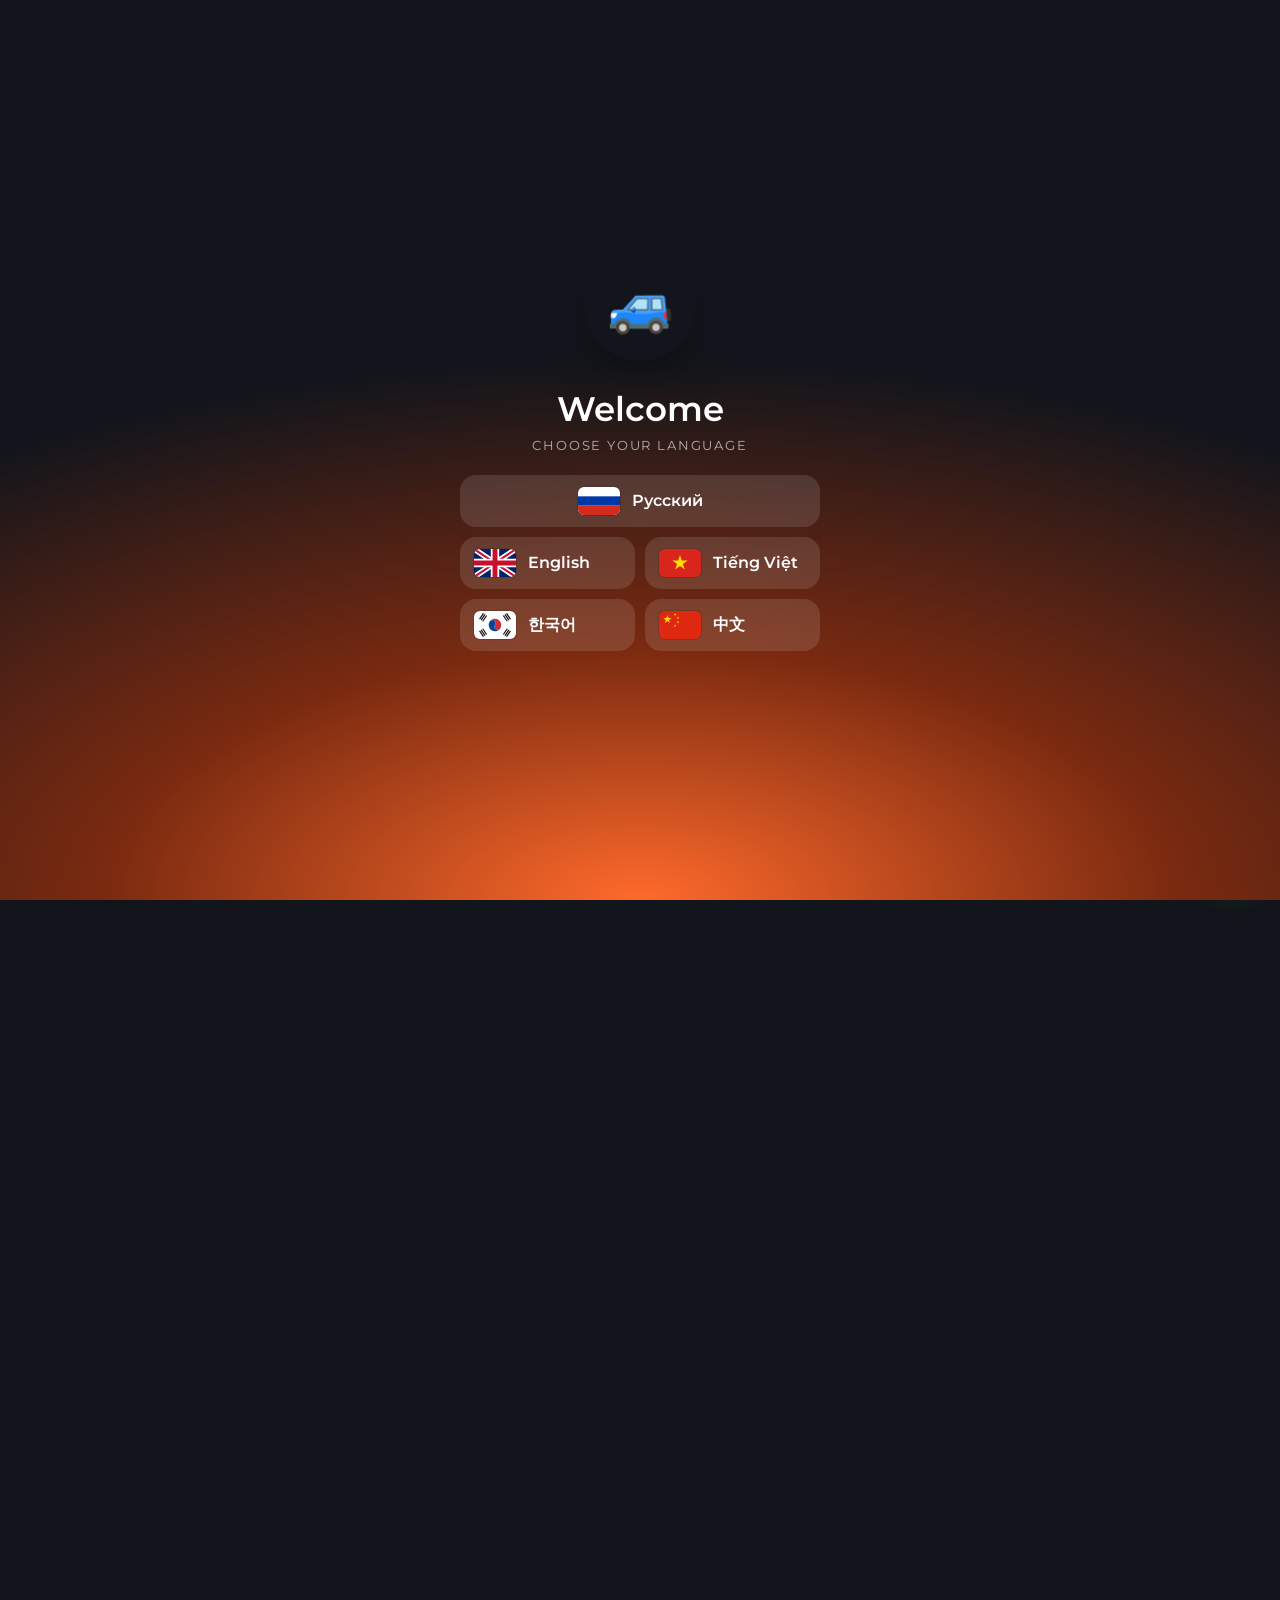
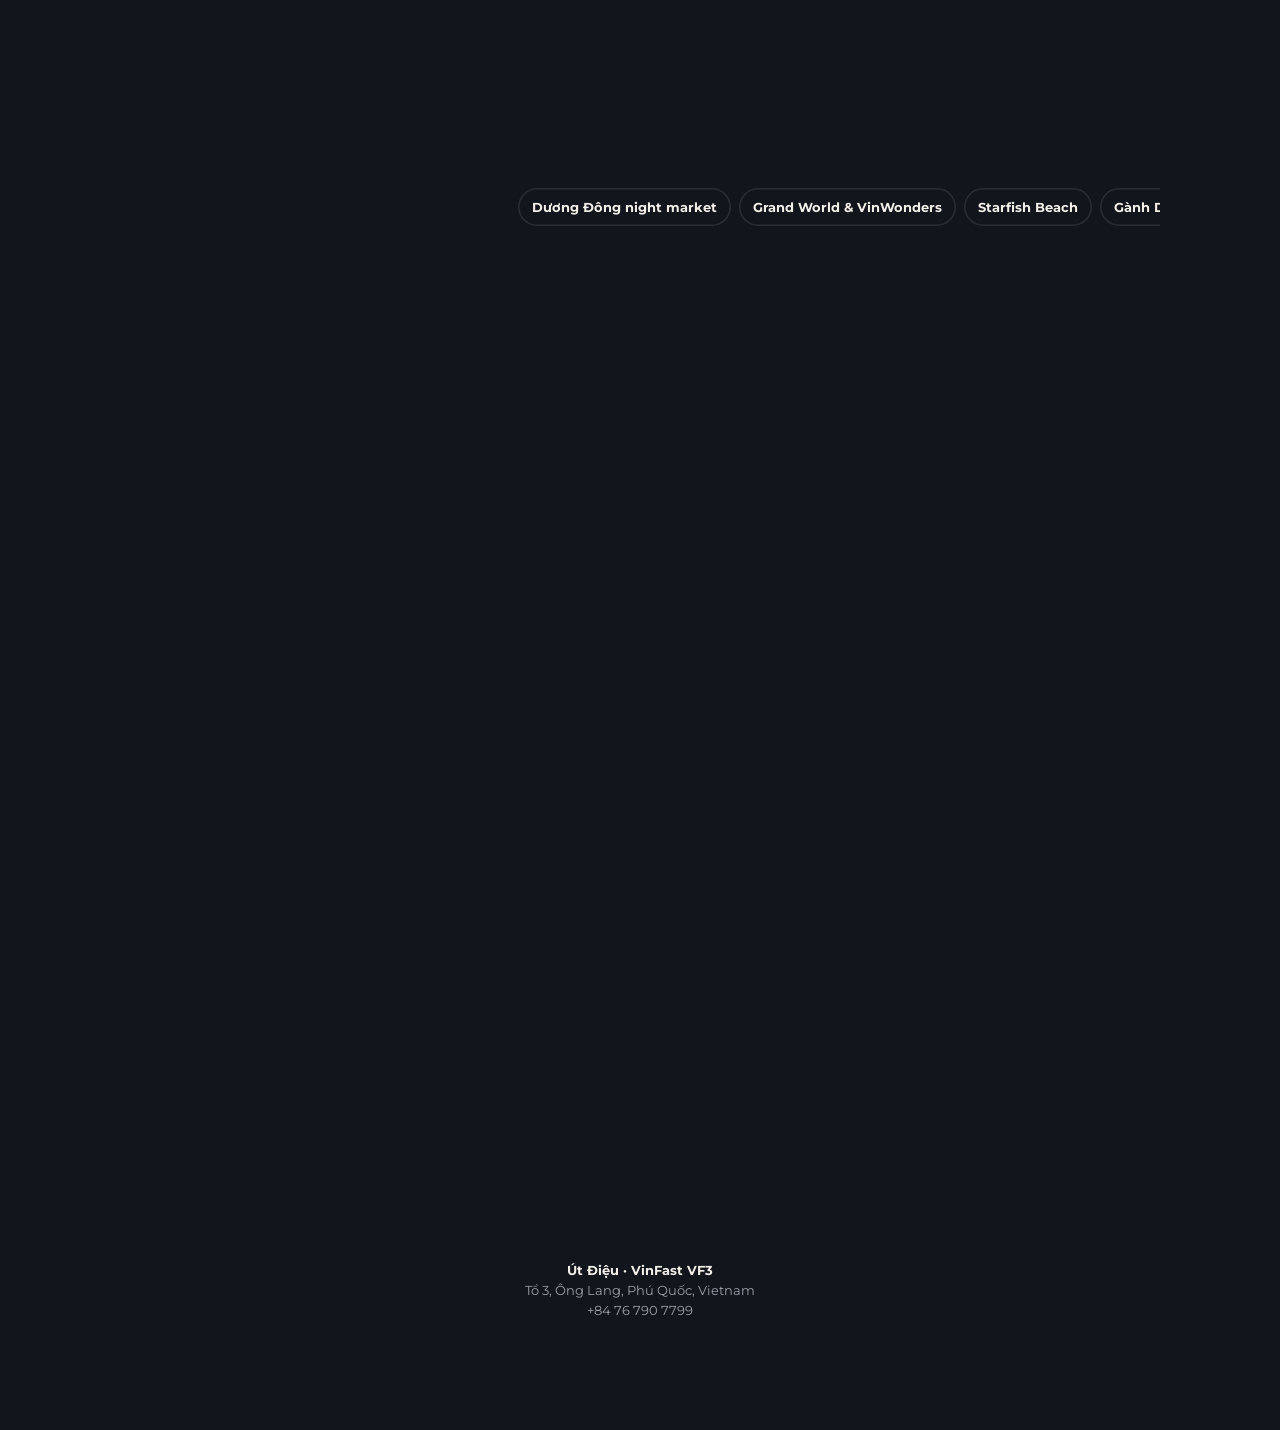
==== car/index.html @ 689f0826 "Út Điệu: spa, laundry and VF3 rental sites Co-Authored-By: Claude Fable 5.2 <noreply@anthropic.com>" ====
<!doctype html>
<html lang="en">
<head>
<meta charset="utf-8">
<meta name="viewport" content="width=device-width,initial-scale=1,viewport-fit=cover">
<title>VinFast VF3 rental — Phú Quốc</title>
<meta name="description" content="Self-drive VinFast VF3 rental in Ông Lang, Phú Quốc. Explore the island freely. Message us on WhatsApp.">
<meta name="theme-color" content="#12151b">
<link rel="icon" href="../assets/img/logo.jpg">
<link rel="preconnect" href="https://fonts.googleapis.com"><link rel="preconnect" href="https://fonts.gstatic.com" crossorigin>
<link href="https://fonts.googleapis.com/css2?family=Montserrat:wght@400;600;800;900&display=swap" rel="stylesheet">
<link rel="stylesheet" href="../assets/shared.css">
<style>
:root{--bg:#12151b;--ink:#f3efe9;--muted:#9aa0ab;--acc:#ff6a2b;--acc-ink:#fff;--card:#1c2029;--line:rgba(255,255,255,.1);--hdr:rgba(18,21,27,.85);
--gate:radial-gradient(120% 80% at 50% 100%,#ff6a2b 0%,#7a2a10 35%,#12151b 75%);--gate-ink:#fff;--gate-card:rgba(255,255,255,.12);
--fd:Montserrat,system-ui,sans-serif;--fb:Montserrat,system-ui,sans-serif}
h1,h2,h3{font-weight:900;text-transform:uppercase;letter-spacing:-.01em}
.gate-logo{background:#12151b;display:grid;place-items:center;font-size:54px}
.hero{position:relative;min-height:100svh;display:flex;flex-direction:column;justify-content:flex-end;padding:90px 0 0;overflow:hidden;background:linear-gradient(180deg,#141b2e 0%,#3a2440 32%,#a8482a 60%,#f08a3c 76%,#ffc56e 86%)}
.hero .btn.ghost{background:rgba(18,21,27,.5);box-shadow:inset 0 0 0 1.5px rgba(255,255,255,.6)}
.sun{position:absolute;left:62%;top:11%;width:140px;height:140px;border-radius:50%;background:radial-gradient(#fff3c9,#ffc266 60%,rgba(255,194,102,0) 72%);animation:glow 5s ease-in-out infinite alternate}
@keyframes glow{to{transform:scale(1.12);opacity:.85}}
.hills{position:absolute;left:0;right:0;bottom:118px;width:100%;height:150px}
.hero .w{position:relative;z-index:2;padding-bottom:210px}
.hero .kick{color:#ffd08a}
.hero h1{font-size:clamp(38px,10.5vw,84px);margin:12px 0 14px;text-shadow:0 4px 30px rgba(0,0,0,.35)}
.hero h1 em{font-style:normal;color:var(--acc);-webkit-text-stroke:0}
.hero p{max-width:40ch;margin-bottom:22px;text-shadow:0 2px 14px rgba(0,0,0,.5)}
.road{position:absolute;left:0;right:0;bottom:0;height:120px;background:#12151b;z-index:1}
.road::before{content:"";position:absolute;left:0;right:0;top:56px;height:6px;background:repeating-linear-gradient(90deg,#f3efe9 0 46px,transparent 46px 92px);animation:dash .7s linear infinite}
@keyframes dash{to{background-position:-92px 0}}
.car{position:absolute;left:50%;bottom:52px;width:230px;margin-left:-115px;z-index:3;animation:bob .5s ease-in-out infinite alternate}
@keyframes bob{to{transform:translateY(-2px)}}
.wheel{animation:spin .7s linear infinite;transform-box:fill-box;transform-origin:center}
@keyframes spin{to{transform:rotate(360deg)}}
/* facts */
.facts{display:grid;grid-template-columns:1fr 1fr;gap:12px;margin-top:26px}
@media(min-width:760px){.facts{grid-template-columns:repeat(4,1fr)}}
.fact{background:var(--card);border-radius:22px;padding:20px 16px;box-shadow:inset 0 0 0 1px var(--line)}
.fact b{display:block;font-size:30px;font-weight:900;color:var(--acc);line-height:1.1}
.fact span{font-size:13px;color:var(--muted);font-weight:600}
/* island map */
.isl{display:grid;gap:18px;margin-top:26px}
.isl>*{min-width:0}
@media(min-width:820px){.isl{grid-template-columns:380px 1fr;align-items:center}}
.isl-map{background:radial-gradient(80% 70% at 50% 40%,#16405c,#0d2233);border-radius:32px;padding:14px}
.isl-map svg{height:min(62svh,500px);margin:0 auto;overflow:visible}
.land{fill:#2f7a57;stroke:#f0d9a3;stroke-width:4;stroke-linejoin:round}
.route{fill:none;stroke:#ff6a2b;stroke-width:3;stroke-linecap:round;stroke-dasharray:6 7;animation:dashr 1s linear infinite;transition:d .5s}
@keyframes dashr{to{stroke-dashoffset:-13}}
.pin{cursor:pointer}
.pin circle{fill:#fff;stroke:#12151b;stroke-width:2;transition:.3s}
.pin .halo{fill:rgba(255,255,255,.25);stroke:none;animation:pulse 2.4s infinite;transform-box:fill-box;transform-origin:center}
@keyframes pulse{50%{transform:scale(1.8);opacity:0}}
.pin.on circle:not(.halo){fill:#ff6a2b;r:8}
.pin.home circle:not(.halo){fill:#ffd08a}
.place{background:var(--card);border-radius:28px;padding:24px 20px;box-shadow:inset 0 0 0 1px var(--line);min-height:190px}
.place .km{display:inline-block;background:var(--acc);color:#fff;font-weight:800;font-size:13px;padding:5px 12px;border-radius:99px;margin-bottom:12px}
.place h3{font-size:26px;margin-bottom:8px}
.place p{color:var(--muted)}
.pchips{display:flex;gap:8px;overflow-x:auto;margin-top:14px;padding-bottom:4px;scrollbar-width:none}
.pchips::-webkit-scrollbar{display:none}
.pchips button{flex:none;padding:9px 14px;border-radius:99px;font-size:13px;font-weight:700;box-shadow:inset 0 0 0 1.5px var(--line)}
.pchips button.on{background:var(--acc);box-shadow:none}
/* planner */
.plan{background:linear-gradient(150deg,#ff6a2b,#c9431a);border-radius:32px;padding:26px 20px;margin-top:26px;color:#fff}
.plan-row{display:flex;align-items:center;justify-content:space-between;gap:12px;padding:14px 0;border-bottom:1px solid rgba(255,255,255,.25);font-weight:700}
.stepper{display:flex;align-items:center;gap:14px}
.stepper button{width:44px;height:44px;border-radius:50%;background:rgba(0,0,0,.22);font-size:24px;font-weight:800;line-height:1}
.stepper b{font-size:30px;font-weight:900;min-width:36px;text-align:center}
.plan input[type=date]{font:inherit;font-weight:700;color:#fff;background:rgba(0,0,0,.22);border:0;border-radius:14px;padding:11px 12px;color-scheme:dark;max-width:170px}
.plan .btn{width:100%;margin-top:20px;background:#12151b;color:#fff;box-shadow:none}
.plan small{display:block;margin-top:12px;opacity:.85;text-align:center}
</style>
</head>
<body>
<header class="hdr">
  <a class="brand" href="#top" style="font-weight:900;text-transform:uppercase;font-size:16px">VF3 <span style="color:var(--acc)">Phú Quốc</span></a>
  <button id="langBtn" class="lang-btn" aria-label="Language"></button>
</header>

<section class="hero" id="top">
  <div class="sun"></div>
  <svg class="hills" viewBox="0 0 400 150" preserveAspectRatio="none" aria-hidden="true"><path d="M0 150V90Q60 40 120 80T250 60T400 85V150Z" fill="#3b2a3a" opacity=".75"/><path d="M0 150V115Q80 80 160 110T320 100T400 112V150Z" fill="#1c1a24"/></svg>
  <div class="w">
    <div class="kick rv">Self-drive · Ông Lang · Phú Quốc</div>
    <h1 class="rv d1" data-i18n="hero_h"></h1>
    <p class="rv d2" data-i18n="hero_p"></p>
    <div class="rv d3" style="display:flex;flex-wrap:wrap;gap:12px">
      <a class="btn" href="#plan" data-i18n="hero_cta"></a>
      <a class="btn ghost" href="#island" data-i18n="isl_cta"></a>
    </div>
  </div>
  <div class="road"></div>
  <svg class="car" viewBox="0 0 230 120" aria-hidden="true">
    <path d="M22 86V52q0-8 8-10l22-4 14-24q3-6 10-6h84q8 0 10 8l8 26 22 6q8 2 8 10v28q0 6-6 6H28q-6 0-6-6Z" fill="#f6f4ef"/>
    <path d="M62 38l11-19q2-3 6-3h33v22Zm58-22h36q4 0 5 4l6 18h-47Z" fill="#1b2a44"/>
    <rect x="22" y="78" width="186" height="14" rx="4" fill="#2a2d35"/>
    <rect x="196" y="54" width="12" height="9" rx="3" fill="#ffd08a"/><rect x="22" y="56" width="8" height="10" rx="3" fill="#ff5a4d"/>
    <rect x="112" y="44" width="3" height="34" fill="#d9d6cf"/><rect x="128" y="52" width="14" height="4" rx="2" fill="#b9b6ae"/>
    <g class="wheel"><circle cx="66" cy="92" r="21" fill="#12151b"/><circle cx="66" cy="92" r="10" fill="#9aa0ab"/><path d="M66 82v20M56 92h20" stroke="#12151b" stroke-width="3"/></g>
    <g class="wheel"><circle cx="168" cy="92" r="21" fill="#12151b"/><circle cx="168" cy="92" r="10" fill="#9aa0ab"/><path d="M168 82v20M158 92h20" stroke="#12151b" stroke-width="3"/></g>
  </svg>
</section>

<section>
  <div class="w">
    <div class="kick rv">VinFast VF3</div>
    <h2 class="h2 rv" data-i18n="car_h"></h2>
    <p class="lead rv" data-i18n="car_p"></p>
    <div class="facts">
      <div class="fact rv"><b>⚡ 100%</b><span data-i18n="f1"></span></div>
      <div class="fact rv d1"><b>4</b><span data-i18n="f2"></span></div>
      <div class="fact rv d2"><b>~200 km</b><span data-i18n="f3"></span></div>
      <div class="fact rv d3"><b>3.2 m</b><span data-i18n="f4"></span></div>
    </div>
  </div>
</section>

<section id="island" style="padding-top:10px">
  <div class="w">
    <div class="kick rv" data-i18n="isl_k"></div>
    <h2 class="h2 rv" data-i18n="isl_h"></h2>
    <p class="lead rv" data-i18n="isl_p"></p>
    <div class="isl">
      <div class="isl-map rv">
        <svg viewBox="0 0 200 320" id="isl" role="img" aria-label="Phú Quốc map">
          <path class="land" d="M70 20Q110 8 150 24Q172 40 166 80Q160 120 150 150Q146 200 136 250Q130 290 122 306Q112 300 110 270Q104 220 84 180Q60 150 50 110Q36 70 44 44Q52 26 70 20Z"/>
          <path class="route" id="route" d=""/>
          <g id="pins"></g>
        </svg>
      </div>
      <div>
        <div class="place rv d1" id="place"></div>
        <div class="pchips" id="pchips"></div>
      </div>
    </div>
  </div>
</section>

<section id="plan" style="padding-top:10px">
  <div class="w">
    <div class="kick rv" data-i18n="plan_k"></div>
    <h2 class="h2 rv" data-i18n="plan_h"></h2>
    <div class="plan rv">
      <div class="plan-row"><span data-i18n="days"></span><div class="stepper"><button id="minus" aria-label="-">−</button><b id="n">2</b><button id="plus" aria-label="+">+</button></div></div>
      <div class="plan-row"><span data-i18n="from_d"></span><input type="date" id="date"></div>
      <a class="btn" id="go" target="_blank" rel="noopener"></a>
      <small data-i18n="plan_note"></small>
    </div>
  </div>
</section>

<section id="cross" style="padding-top:20px"></section>
<footer><div class="w"><b>Út Điệu · VinFast VF3</b><br><span data-i18n="foot_addr"></span><br><a href="tel:+84767907799">+84 76 790 7799</a></div></footer>

<script>
/* Точки на карте: x,y — положение на схеме, km — примерное расстояние от Ông Lang. n/d — [ru,en,vi,ko,zh] */
const HOME=[61,132];
const PLACES=[
 {id:'dd',x:76,y:170,km:8,en:'Dương Đông night market',n:['Ночной рынок Зыонг Донг','Dương Đông night market','Chợ đêm Dương Đông','즈엉동 야시장','阳东夜市'],d:['Морепродукты, сувениры и закат у храма Динь Кау.','Seafood, souvenirs and sunset at Dinh Cậu temple.','Hải sản, quà lưu niệm và hoàng hôn ở Dinh Cậu.','해산물, 기념품, 그리고 딘꺼우 사원의 노을.','海鲜、纪念品，以及 Dinh Cậu 庙的日落。']},
 {id:'gw',x:57,y:82,km:17,en:'Grand World & VinWonders',n:['Grand World и VinWonders','Grand World & VinWonders','Grand World & VinWonders','그랜드월드 & 빈원더스','Grand World 与 VinWonders'],d:['Каналы, вечерние шоу и большой парк развлечений.','Canals, evening shows and a huge theme park.','Kênh đào, show buổi tối và công viên giải trí lớn.','운하, 저녁 공연, 대형 테마파크.','运河、夜间表演和大型主题乐园。']},
 {id:'rv',x:98,y:20,km:20,en:'Starfish Beach (Rạch Vẹm)',n:['Пляж морских звёзд','Starfish Beach','Bãi Sao Biển Rạch Vẹm','불가사리 해변','海星沙滩'],d:['Тихое мелководье на севере острова и рестораны на сваях.','Calm shallows in the north and restaurants on stilts.','Vùng nước nông yên bình phía bắc đảo và nhà hàng trên biển.','섬 북쪽의 잔잔한 얕은 바다와 수상 식당.','岛北部宁静的浅滩和水上餐厅。']},
 {id:'gd',x:47,y:50,km:22,en:'Gành Dầu cape',n:['Мыс Гань Зау','Gành Dầu cape','Mũi Gành Dầu','간저우 곶','Gành Dầu 海角'],d:['Северо-западный край острова, виды на море и дикие пляжи.','The north-west tip: sea views and wild beaches.','Cực tây bắc của đảo, cảnh biển và bãi hoang sơ.','섬의 북서쪽 끝, 바다 전망과 한적한 해변.','岛的西北角，海景与原始沙滩。']},
 {id:'hq',x:144,y:214,km:33,en:'Hộ Quốc pagoda',n:['Пагода Хо Куок','Hộ Quốc pagoda','Chùa Hộ Quốc','호꾸옥 사원','护国寺'],d:['Самый большой храм острова на склоне над морем.','The largest temple on the island, on a hillside above the sea.','Ngôi chùa lớn nhất đảo, tựa núi hướng biển.','바다를 내려다보는 언덕 위, 섬에서 가장 큰 사원.','岛上最大的寺庙，依山面海。']},
 {id:'sao',x:134,y:250,km:35,en:'Sao Beach',n:['Пляж Сао','Sao Beach','Bãi Sao','사오 비치','星星沙滩'],d:['Белый песок и бирюзовая вода — самый открыточный пляж.','White sand and turquoise water — the postcard beach.','Cát trắng, nước xanh ngọc — bãi biển đẹp như bưu thiếp.','하얀 모래와 에메랄드빛 바다, 엽서 같은 해변.','白沙与碧海，明信片般的海滩。']},
 {id:'ht',x:121,y:298,km:38,en:'Hòn Thơm cable car',n:['Канатная дорога на Хон Том','Hòn Thơm cable car','Cáp treo Hòn Thơm','혼텀 케이블카','香岛跨海缆车'],d:['Одна из самых длинных канатных дорог над морем и Sunset Town.','One of the longest sea-crossing cable cars, plus Sunset Town.','Một trong những tuyến cáp treo vượt biển dài nhất, cùng Thị trấn Hoàng Hôn.','세계 최장급 해상 케이블카와 선셋 타운.','世界最长的跨海缆车之一，还有日落小镇。']},
];
window.SITE={
 id:'car', root:'../', hello:"Hello! I'd like to rent a VinFast VF3. What are the price and conditions?",
 gateLogo:'<div class="gate-logo">🚙</div>',
 audio:{drone:[98,146.83],scale:[196,220,293.66,329.63,392,440],gap:[1100,2600]},
 dict:{
  title:['Аренда VinFast VF3 на Фукоке — без водителя','VinFast VF3 self-drive rental — Phú Quốc','Thuê xe tự lái VinFast VF3 — Phú Quốc','푸꾸옥 VinFast VF3 셀프 드라이브 렌트','富国岛 VinFast VF3 自驾租车'],
  hero_h:['Весь Фукок — <em>за вашим рулём</em>','All of Phú Quốc — <em>you drive</em>','Cả Phú Quốc — <em>bạn cầm lái</em>','푸꾸옥 전체를 — <em>직접 운전으로</em>','整个富国岛 — <em>由你驾驶</em>'],
  hero_p:['Электромобиль VinFast VF3 без водителя. Пляжи, рынки и закаты в своём ритме.','A self-drive VinFast VF3 electric car. Beaches, markets and sunsets at your own pace.','Xe điện VinFast VF3 tự lái. Bãi biển, chợ đêm và hoàng hôn theo nhịp của bạn.','VinFast VF3 전기차 셀프 드라이브. 해변과 시장, 노을을 내 속도로.','VinFast VF3 电动车自驾。按自己的节奏去海滩、夜市和看日落。'],
  hero_cta:['Узнать цену','Get the price','Hỏi giá','가격 문의','询价'],
  isl_cta:['Куда поехать','Where to go','Đi đâu','어디로 갈까','去哪里'],
  car_h:['Маленький, зато везде проедет','Small, and it goes everywhere','Nhỏ gọn, đi đâu cũng được','작지만 어디든 갑니다','小巧灵活，哪里都能去'],
  car_p:['Компактный электрический внедорожник: тихий, с кондиционером и местом для пляжной сумки.','A compact electric mini-SUV: quiet, air-conditioned, with room for the beach bag.','Mini SUV điện nhỏ gọn: êm, có máy lạnh, đủ chỗ cho túi đồ đi biển.','컴팩트한 전기 미니 SUV. 조용하고, 에어컨이 있고, 비치백도 넉넉히 실려요.','紧凑型电动小 SUV：安静、有空调，放得下沙滩包。'],
  f1:['электромобиль','electric','xe điện','전기차','纯电动'], f2:['места','seats','chỗ ngồi','인승','座'],
  f3:['на одном заряде','on one charge','mỗi lần sạc','1회 충전 주행','单次充电续航'], f4:['длина — легко парковаться','long — easy to park','chiều dài — dễ đỗ xe','전장 — 주차가 쉬워요','车长 — 停车方便'],
  isl_k:['Маршруты','Routes','Lộ trình','추천 코스','路线'],
  isl_h:['Куда поехать с Онг Ланга','Where to go from Ông Lang','Đi đâu từ Ông Lang','옹랑에서 떠나는 드라이브','从 Ông Lang 出发去哪里'],
  isl_p:['Нажмите на точку на карте.','Tap a point on the map.','Chạm vào một điểm trên bản đồ.','지도의 지점을 눌러 보세요.','点击地图上的地点。'],
  km_from:['≈ {km} км от нас','≈ {km} km from us','cách chúng tôi ≈ {km} km','약 {km}km 거리','距我们约 {km} 公里'],
  plan_k:['Заявка','Request','Yêu cầu','문의','预订'],
  plan_h:['Когда вам нужна машина?','When do you need the car?','Bạn cần xe khi nào?','언제 차가 필요하세요?','您什么时候用车？'],
  days:['Сколько дней','How many days','Số ngày','대여 일수','租几天'],
  from_d:['С какого числа','Starting from','Từ ngày','시작일','开始日期'],
  send:['Узнать цену в WhatsApp','Get the price on WhatsApp','Hỏi giá qua WhatsApp','WhatsApp으로 가격 문의','WhatsApp 询价'],
  plan_note:['Цену, условия и наличие машины на ваши даты подтвердим в чате.','We will confirm the price, conditions and availability in the chat.','Chúng tôi sẽ xác nhận giá, điều kiện và xe trống qua tin nhắn.','가격, 조건, 예약 가능 여부를 채팅으로 안내해 드려요.','价格、条件及车辆是否可租，我们会在聊天中确认。'],
 },
 onLang(){ render(); }
};
const $=(s)=>document.querySelector(s); let cur='sao', days=2;
const L=()=>['ru','en','vi','ko','zh'].indexOf(UD.lang);
function render(){
  const p=PLACES.find(x=>x.id===cur), mx=(HOME[0]+p.x)/2+(p.y-HOME[1])*.18, my=(HOME[1]+p.y)/2-(p.x-HOME[0])*.18;
  $('#pins').innerHTML=`<g class="pin home"><circle cx="${HOME[0]}" cy="${HOME[1]}" r="7"/><text x="${HOME[0]-10}" y="${HOME[1]+4}" text-anchor="end" font-size="10" font-weight="800" fill="#ffd08a">Ông Lang</text></g>`+
    PLACES.map(q=>`<g class="pin${q.id===cur?' on':''}" data-p="${q.id}"><circle class="halo" cx="${q.x}" cy="${q.y}" r="9"/><circle cx="${q.x}" cy="${q.y}" r="6"/><circle cx="${q.x}" cy="${q.y}" r="16" style="fill:transparent;stroke:none"/></g>`).join('');
  $('#route').setAttribute('d',`M${HOME[0]} ${HOME[1]}Q${mx} ${my} ${p.x} ${p.y}`);
  $('#place').innerHTML=`<span class="km">${UD.t('km_from').replace('{km}',p.km)}</span><h3>${p.n[L()]}</h3><p>${p.d[L()]}</p>`;
  $('#pchips').innerHTML=PLACES.map(q=>`<button data-p="${q.id}" class="${q.id===cur?'on':''}">${q.n[L()]}</button>`).join('');
  $('#n').textContent=days;
  const d=$('#date').value;
  $('#go').innerHTML=UD.WA_ICON+`<span>${UD.t('send')}</span>`;
  $('#go').href=UD.wa(`Hello! I'd like to rent a VinFast VF3 (self-drive).\nDays: ${days}\nStart date: ${d||'to be agreed'}\nI want to visit: ${p.en}\nWhat are the price and conditions?`);
}
document.addEventListener('click',(e)=>{ const p=e.target.closest('[data-p]'); if(p){cur=p.dataset.p;render();}
  if(e.target.id==='plus'){days=Math.min(30,days+1);render();} if(e.target.id==='minus'){days=Math.max(1,days-1);render();} });
$('#date').min=new Date().toISOString().slice(0,10); $('#date').addEventListener('change',render);
</script>
<script src="../assets/shared.js"></script>
</body>
</html>
---- assets/shared.css ----
*,*::before,*::after{box-sizing:border-box}
html{scroll-behavior:smooth;-webkit-text-size-adjust:100%}
body{margin:0;background:var(--bg);color:var(--ink);font-family:var(--fb);font-size:16px;line-height:1.55;-webkit-font-smoothing:antialiased;overflow-x:hidden}
img,svg{display:block;max-width:100%}
a{color:inherit;text-decoration:none}
button{font:inherit;color:inherit;cursor:pointer;border:0;background:none;padding:0;-webkit-tap-highlight-color:transparent}
h1,h2,h3{font-family:var(--fd);margin:0;line-height:1.08;text-wrap:balance}
p{margin:0}
.w{width:100%;max-width:1080px;margin:0 auto;padding:0 20px}
section{padding:64px 0}
.kick{font-size:12px;letter-spacing:.18em;text-transform:uppercase;color:var(--acc);font-weight:700}
.h2{font-size:clamp(30px,6vw,46px);margin:10px 0 12px}
.lead{color:var(--muted);max-width:52ch}

/* reveal */
.rv{opacity:0;transform:translateY(22px);transition:opacity .8s cubic-bezier(.2,.7,.2,1),transform .8s cubic-bezier(.2,.7,.2,1)}
.rv.in{opacity:1;transform:none}
.rv.d1{transition-delay:.1s}.rv.d2{transition-delay:.2s}.rv.d3{transition-delay:.3s}

/* header */
.hdr{position:fixed;inset:0 0 auto 0;z-index:40;display:flex;align-items:center;justify-content:space-between;padding:10px 16px;transition:background .3s,box-shadow .3s,color .3s}
.hdr.solid{background:var(--hdr);backdrop-filter:blur(12px);-webkit-backdrop-filter:blur(12px);box-shadow:0 1px 0 var(--line)}
.brand{display:flex;align-items:center;gap:10px;font-family:var(--fd);font-weight:700;font-size:19px}
.brand img{width:38px;height:38px;border-radius:50%}
.lang-btn{display:flex;align-items:center;gap:8px;padding:6px 12px 6px 6px;border-radius:99px;background:var(--card);box-shadow:0 0 0 1px var(--line);font-size:13px;font-weight:700;text-transform:uppercase;color:var(--ink)}
.flag{width:30px;height:20px;border-radius:4px;overflow:hidden;box-shadow:0 0 0 1px rgba(0,0,0,.12);flex:none}
.flag svg{width:100%;height:100%}

/* buttons */
.btn{display:inline-flex;align-items:center;justify-content:center;gap:10px;padding:15px 24px;border-radius:99px;font-weight:700;font-size:16px;background:var(--acc);color:var(--acc-ink);transition:transform .2s,box-shadow .2s;box-shadow:0 8px 24px -10px var(--acc)}
.btn:active{transform:scale(.97)}
.btn.wa{background:#1faf54;color:#fff;box-shadow:0 8px 24px -10px #1faf54}
.btn.ghost{background:transparent;color:inherit;box-shadow:inset 0 0 0 1.5px currentColor}
.btn svg{width:20px;height:20px;flex:none}

/* language gate */
.gate{position:fixed;inset:0;z-index:100;display:flex;flex-direction:column;align-items:center;justify-content:center;gap:22px;padding:24px;background:var(--gate);color:var(--gate-ink);transition:opacity .6s,transform .8s cubic-bezier(.7,0,.2,1)}
.gate.out{opacity:0;transform:scale(1.08);pointer-events:none}
.gate-logo{width:112px;height:112px;border-radius:50%;box-shadow:0 20px 50px -20px rgba(0,0,0,.5);animation:pop .9s cubic-bezier(.2,.9,.3,1.2) both}
.gate-hi{font-family:var(--fd);font-size:34px;font-weight:600;height:44px;transition:opacity .4s;text-align:center}
.gate-sub{font-size:13px;letter-spacing:.14em;text-transform:uppercase;opacity:.65;margin-top:-14px;height:18px;transition:opacity .4s}
.gate-list{display:grid;grid-template-columns:1fr 1fr;gap:10px;width:100%;max-width:360px}
.gate-list button{display:flex;align-items:center;gap:12px;padding:12px 14px;border-radius:16px;background:var(--gate-card);font-weight:600;font-size:16px;animation:rise .7s cubic-bezier(.2,.7,.2,1) both;transition:transform .2s,background .2s}
.gate-list button:first-child{grid-column:1/-1;justify-content:center}
.gate-list button:active{transform:scale(.96)}
.gate-list .flag{width:42px;height:28px;border-radius:6px}
@keyframes pop{from{opacity:0;transform:scale(.6)}}
@keyframes rise{from{opacity:0;transform:translateY(18px)}}

/* floating */
.fab{position:fixed;right:16px;bottom:16px;z-index:45;width:58px;height:58px;border-radius:50%;background:#1faf54;color:#fff;display:grid;place-items:center;box-shadow:0 12px 30px -8px rgba(20,120,60,.7);transition:transform .3s,opacity .3s}
.fab svg{width:30px;height:30px}
.fab::after{content:"";position:absolute;inset:0;border-radius:50%;box-shadow:0 0 0 0 rgba(31,175,84,.5);animation:ping 2.6s infinite}
@keyframes ping{70%,100%{box-shadow:0 0 0 18px rgba(31,175,84,0)}}
.snd{position:fixed;left:16px;bottom:16px;z-index:45;height:46px;min-width:46px;padding:0 13px;border-radius:99px;background:var(--card);color:var(--ink);box-shadow:0 0 0 1px var(--line),0 10px 24px -12px rgba(0,0,0,.4);display:flex;align-items:center;gap:8px;font-size:13px;font-weight:600;transition:transform .3s}
.snd .bars{display:flex;align-items:flex-end;gap:3px;height:16px;width:20px;justify-content:center}
.snd .bars i{width:3px;height:4px;border-radius:2px;background:currentColor;opacity:.5}
.snd.on .bars i{opacity:1;animation:eq 1s ease-in-out infinite alternate;background:var(--acc)}
.snd.on .bars i:nth-child(2){animation-delay:-.4s}.snd.on .bars i:nth-child(3){animation-delay:-.7s}.snd.on .bars i:nth-child(4){animation-delay:-.2s}
@keyframes eq{to{height:16px}}
.snd span{max-width:200px;overflow:hidden;white-space:nowrap;transition:max-width .5s,opacity .3s}
.snd.mini span{max-width:0;opacity:0;margin-left:-8px}
body.has-cart .fab{transform:scale(0);opacity:0}
body.has-cart .snd{transform:translateY(-78px)}

/* cross links */
.cross-grid{display:grid;gap:14px;margin-top:24px}
@media(min-width:700px){.cross-grid{grid-template-columns:1fr 1fr}}
.xcard{position:relative;display:flex;align-items:center;gap:16px;padding:22px;border-radius:24px;overflow:hidden;min-height:112px;transition:transform .3s}
.xcard:active{transform:scale(.98)}
.xcard b{display:block;font-size:20px;line-height:1.2}
.xcard small{display:block;opacity:.8;font-size:14px;margin-top:4px}
.xcard .ico{font-size:40px;flex:none}
.xcard .arr{margin-left:auto;font-size:22px;transition:transform .3s}
.xcard:hover .arr{transform:translateX(5px)}
.x-spa{background:linear-gradient(135deg,#f3e6d4,#e2c7a6);color:#4a2c1d;font-family:"Cormorant Garamond",serif}
.x-spa b{font-size:26px}.x-spa small{font-family:Manrope,sans-serif}
.x-laundry{background:linear-gradient(135deg,#dff3ff,#b9e2fb);color:#0c4a6e}
.x-car{background:linear-gradient(135deg,#1a1d24,#2d1b12);color:#fff}
.x-car b{color:#ff7a3d;text-transform:uppercase;letter-spacing:.02em}

footer{padding:36px 0 110px;font-size:13px;color:var(--muted);text-align:center}
footer b{color:var(--ink)}
@media(prefers-reduced-motion:reduce){*{animation:none!important;transition:none!important}.rv{opacity:1;transform:none}}
body.has-cart .snd span{max-width:0;opacity:0;margin-left:-8px}
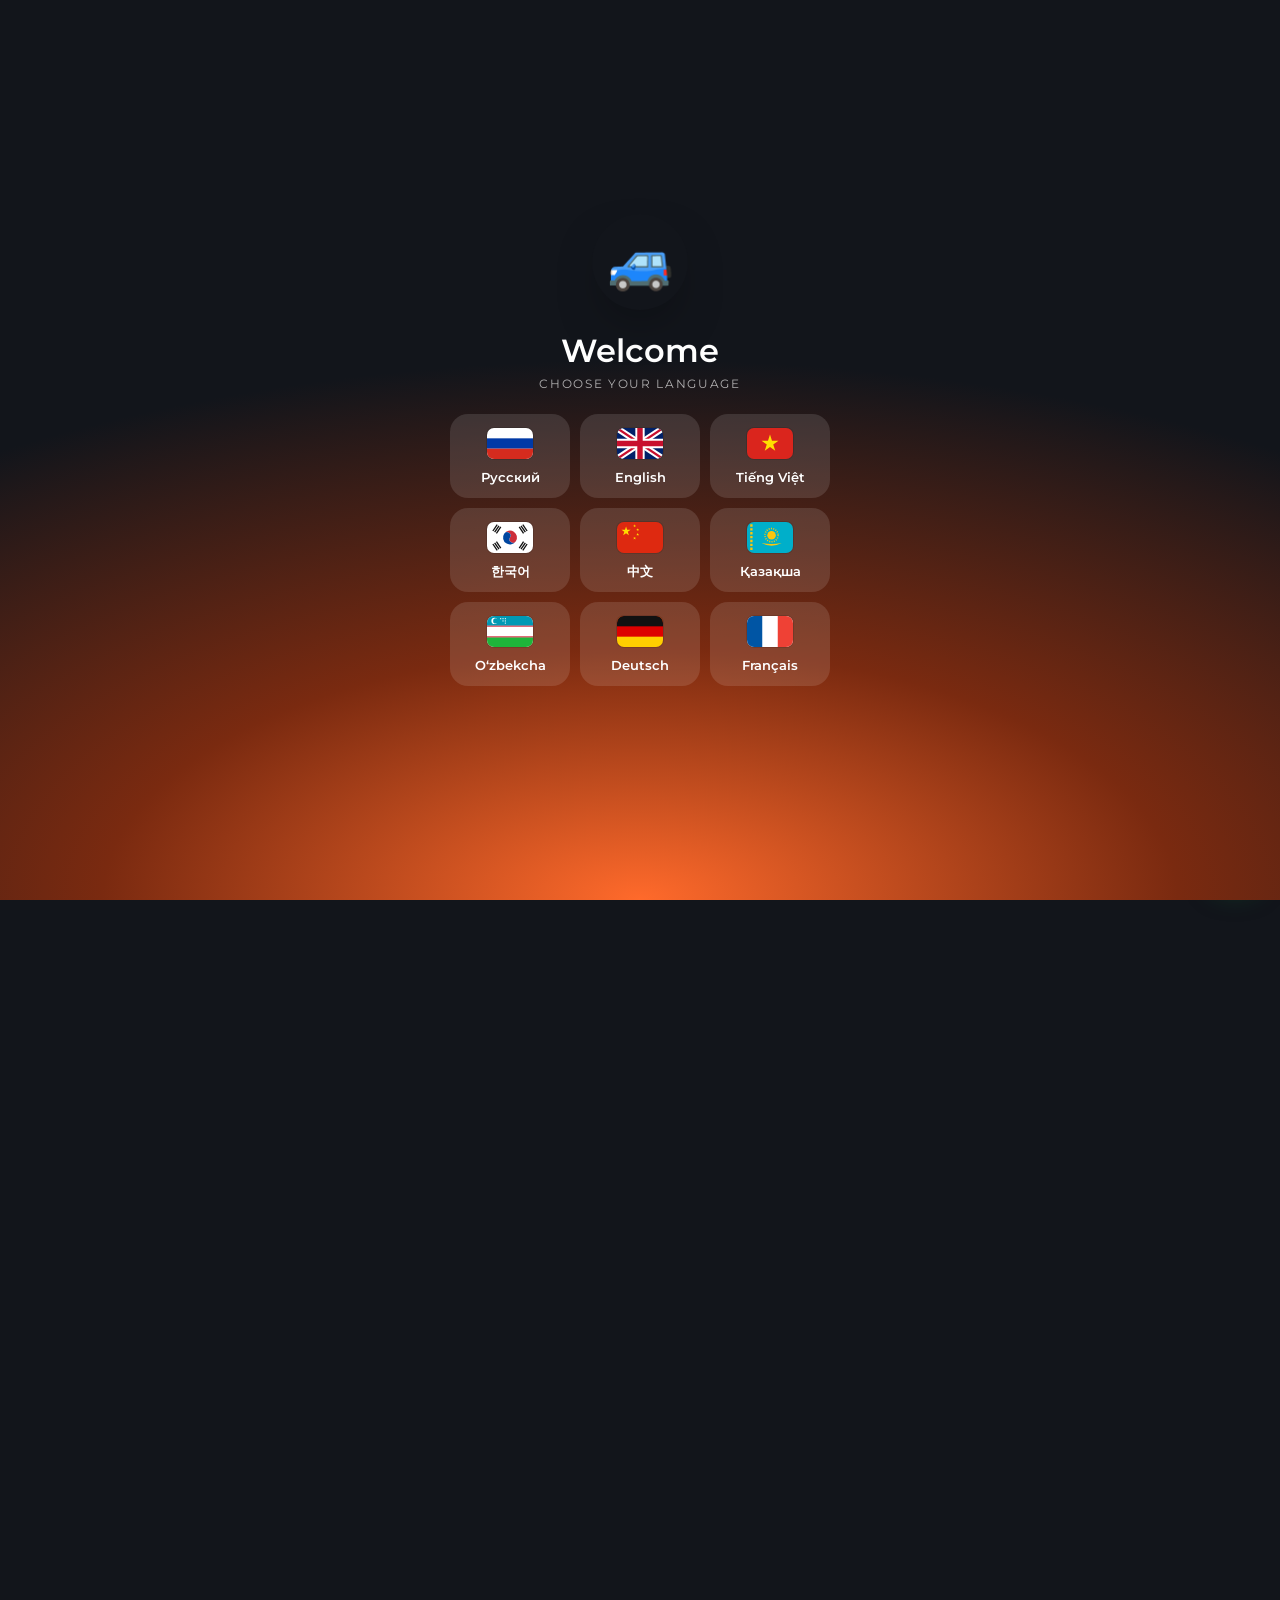
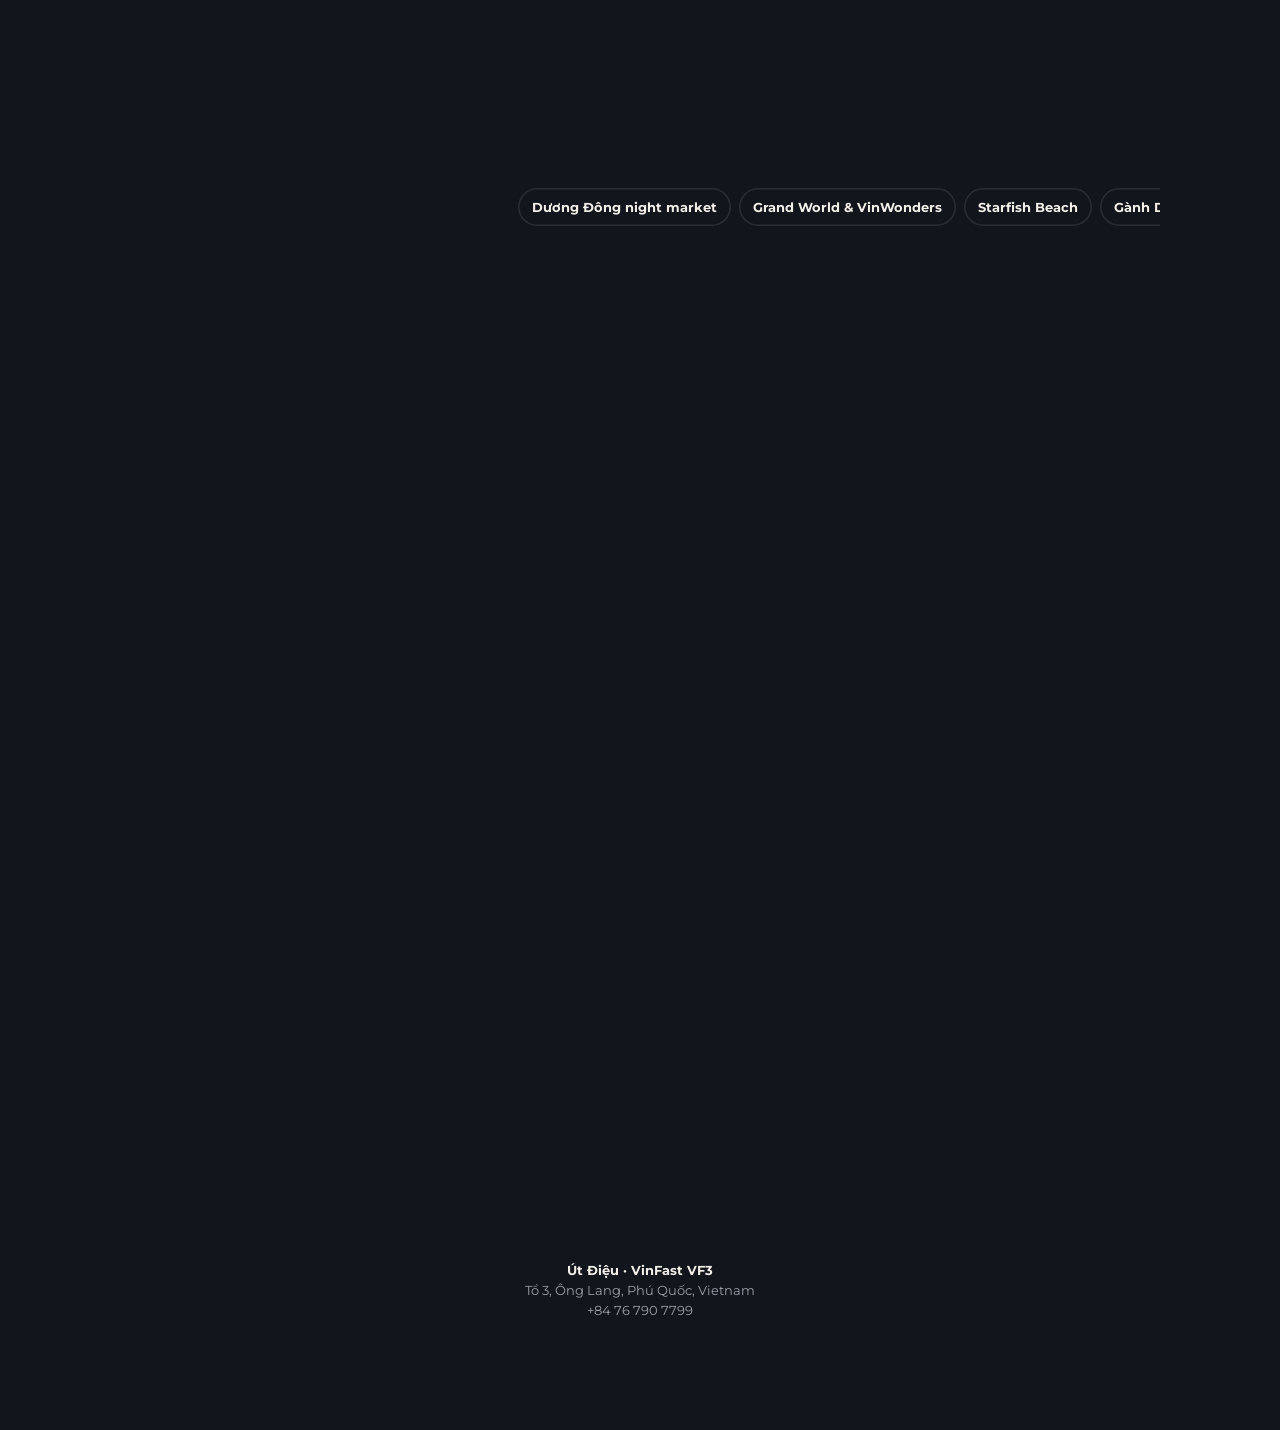
==== commit c5f95d4b: "Add 4 languages, new language screen, redrawn body map, photo cards with price list Co-Authored-By: " ====
--- a/car/index.html
+++ b/car/index.html
@@ -166,6 +166,16 @@
  {id:'sao',x:134,y:250,km:35,en:'Sao Beach',n:['Пляж Сао','Sao Beach','Bãi Sao','사오 비치','星星沙滩'],d:['Белый песок и бирюзовая вода — самый открыточный пляж.','White sand and turquoise water — the postcard beach.','Cát trắng, nước xanh ngọc — bãi biển đẹp như bưu thiếp.','하얀 모래와 에메랄드빛 바다, 엽서 같은 해변.','白沙与碧海，明信片般的海滩。']},
  {id:'ht',x:121,y:298,km:38,en:'Hòn Thơm cable car',n:['Канатная дорога на Хон Том','Hòn Thơm cable car','Cáp treo Hòn Thơm','혼텀 케이블카','香岛跨海缆车'],d:['Одна из самых длинных канатных дорог над морем и Sunset Town.','One of the longest sea-crossing cable cars, plus Sunset Town.','Một trong những tuyến cáp treo vượt biển dài nhất, cùng Thị trấn Hoàng Hôn.','세계 최장급 해상 케이블카와 선셋 타운.','世界最长的跨海缆车之一，还有日落小镇。']},
 ];
+const PX={
+ dd:[['Зыонг Донг түнгі базары','Zyong Dong tungi bozori','Nachtmarkt Dương Đông','Marché de nuit de Dương Đông'],['Теңіз өнімдері, кәдесыйлар және Динь Кау ғибадатханасындағы күн батуы.','Dengiz mahsulotlari, suvenirlar va Din Kau ibodatxonasida quyosh botishi.','Meeresfrüchte, Souvenirs und Sonnenuntergang am Dinh-Cậu-Tempel.','Fruits de mer, souvenirs et coucher de soleil au temple Dinh Cậu.']],
+ gw:[['Grand World және VinWonders','Grand World va VinWonders','Grand World & VinWonders','Grand World & VinWonders'],['Каналдар, кешкі шоулар және үлкен ойын-сауық паркі.','Kanallar, kechki shoular va katta ko‘ngilochar park.','Kanäle, Abendshows und ein großer Freizeitpark.','Canaux, spectacles du soir et grand parc d’attractions.']],
+ rv:[['Теңіз жұлдыздары жағажайы','Dengiz yulduzlari plyaji','Seestern-Strand','Plage des étoiles de mer'],['Аралдың солтүстігіндегі тыныш таяз су және су үстіндегі мейрамханалар.','Orol shimolidagi sokin sayoz suv va suv ustidagi restoranlar.','Ruhiges Flachwasser im Norden und Restaurants auf Stelzen.','Eaux calmes et peu profondes au nord, restaurants sur pilotis.']],
+ gd:[['Гань Зау мүйісі','Gan Zau burni','Kap Gành Dầu','Cap Gành Dầu'],['Аралдың солтүстік-батыс шеті: теңіз көрінісі және жабайы жағажайлар.','Orolning shimoli-g‘arbiy chekkasi: dengiz manzarasi va yovvoyi plyajlar.','Die Nordwestspitze: Meerblick und wilde Strände.','La pointe nord-ouest : vue sur la mer et plages sauvages.']],
+ hq:[['Хо Куок пагодасы','Xo Kuok pagodasi','Hộ-Quốc-Pagode','Pagode Hộ Quốc'],['Теңіз үстіндегі беткейде орналасқан аралдағы ең үлкен ғибадатхана.','Dengiz ustidagi yonbag‘irda joylashgan oroldagi eng katta ibodatxona.','Der größte Tempel der Insel, am Hang über dem Meer.','Le plus grand temple de l’île, à flanc de colline au-dessus de la mer.']],
+ sao:[['Сао жағажайы','Sao plyaji','Sao Beach','Plage de Sao'],['Ақ құм мен көгілдір су — ашықхаттағыдай жағажай.','Oq qum va firuza suv — otkritkadagidek plyaj.','Weißer Sand und türkisfarbenes Wasser – der Postkartenstrand.','Sable blanc et eau turquoise — la plage de carte postale.']],
+ ht:[['Хон Том аспалы жолы','Xon Tom kanat yo‘li','Seilbahn Hòn Thơm','Téléphérique de Hòn Thơm'],['Теңіз үстіндегі ең ұзын аспалы жолдардың бірі және Sunset Town.','Dengiz ustidagi eng uzun kanat yo‘llaridan biri va Sunset Town.','Eine der längsten Seilbahnen über das Meer, dazu Sunset Town.','L’un des plus longs téléphériques au-dessus de la mer, et Sunset Town.']],
+};
+PLACES.forEach(p=>{p.n.push(...PX[p.id][0]);p.d.push(...PX[p.id][1]);});
 window.SITE={
  id:'car', root:'../', hello:"Hello! I'd like to rent a VinFast VF3. What are the price and conditions?",
  gateLogo:'<div class="gate-logo">🚙</div>',
@@ -191,17 +201,37 @@
   send:['Узнать цену в WhatsApp','Get the price on WhatsApp','Hỏi giá qua WhatsApp','WhatsApp으로 가격 문의','WhatsApp 询价'],
   plan_note:['Цену, условия и наличие машины на ваши даты подтвердим в чате.','We will confirm the price, conditions and availability in the chat.','Chúng tôi sẽ xác nhận giá, điều kiện và xe trống qua tin nhắn.','가격, 조건, 예약 가능 여부를 채팅으로 안내해 드려요.','价格、条件及车辆是否可租，我们会在聊天中确认。'],
  },
+ extra:{
+  title:['Фукуокта VinFast VF3 жалға алу — жүргізушісіз','Fukuokda VinFast VF3 ijarasi — haydovchisiz','VinFast VF3 mieten auf Phú Quốc — Selbstfahrer','Location VinFast VF3 à Phú Quốc — sans chauffeur'],
+  hero_h:['Бүкіл Фукуок — <em>рөл сізде</em>','Butun Fukuok — <em>rul sizda</em>','Ganz Phú Quốc — <em>Sie fahren</em>','Tout Phú Quốc — <em>au volant</em>'],
+  hero_p:['Жүргізушісіз VinFast VF3 электромобилі. Жағажайлар, базарлар мен күн батуы — өз ырғағыңызда.','Haydovchisiz VinFast VF3 elektromobili. Plyajlar, bozorlar va quyosh botishi — o‘z ritmingizda.','VinFast VF3 Elektroauto zum Selbstfahren. Strände, Märkte und Sonnenuntergänge im eigenen Tempo.','Une VinFast VF3 électrique sans chauffeur. Plages, marchés et couchers de soleil à votre rythme.'],
+  hero_cta:['Бағасын білу','Narxini bilish','Preis anfragen','Demander le prix'],
+  isl_cta:['Қайда бару керек','Qayerga borish','Wohin fahren','Où aller'],
+  car_h:['Кішкентай, бірақ барлық жерге жетеді','Kichkina, lekin hamma joyga boradi','Klein, aber kommt überall hin','Petite, mais elle passe partout'],
+  car_p:['Ықшам электр жол талғамайтын көлік: тыныш, кондиционері бар, жағажай сөмкесіне орын жетеді.','Ixcham elektr krossover: sokin, konditsionerli, plyaj sumkasi uchun joy bor.','Kompakter Elektro-Mini-SUV: leise, klimatisiert, mit Platz für die Strandtasche.','Un mini-SUV électrique compact : silencieux, climatisé, avec de la place pour le sac de plage.'],
+  f1:['электромобиль','elektromobil','elektrisch','électrique'], f2:['орын','o‘rin','Sitze','places'],
+  f3:['бір зарядпен','bir zaryadda','pro Ladung','par charge'], f4:['ұзындығы — қою оңай','uzunligi — to‘xtatish oson','lang — leicht zu parken','de long — facile à garer'],
+  isl_k:['Бағыттар','Yo‘nalishlar','Routen','Itinéraires'],
+  isl_h:['Онг Лангтан қайда баруға болады','Ong Langdan qayerga borish mumkin','Wohin ab Ông Lang','Où aller depuis Ông Lang'],
+  isl_p:['Картадағы нүктені басыңыз.','Xaritadagi nuqtani bosing.','Tippen Sie auf einen Punkt der Karte.','Touchez un point sur la carte.'],
+  km_from:['бізден ≈ {km} км','bizdan ≈ {km} km','≈ {km} km von uns','à ≈ {km} km de chez nous'],
+  plan_k:['Өтінім','Buyurtma','Anfrage','Demande'],
+  plan_h:['Көлік қашан керек?','Mashina qachon kerak?','Wann brauchen Sie das Auto?','Quand avez-vous besoin de la voiture ?'],
+  days:['Неше күн','Necha kun','Wie viele Tage','Combien de jours'],
+  from_d:['Қай күннен','Qaysi kundan','Ab wann','À partir du'],
+  send:['Бағасын WhatsApp-та білу','Narxini WhatsAppda bilish','Preis per WhatsApp anfragen','Demander le prix sur WhatsApp'],
+  plan_note:['Баға, шарттар және көліктің бос болуын чатта растаймыз.','Narx, shartlar va mashina bo‘shligini chatda tasdiqlaymiz.','Preis, Bedingungen und Verfügbarkeit bestätigen wir im Chat.','Nous confirmons le prix, les conditions et la disponibilité dans le chat.'],
+ },
  onLang(){ render(); }
 };
 const $=(s)=>document.querySelector(s); let cur='sao', days=2;
-const L=()=>['ru','en','vi','ko','zh'].indexOf(UD.lang);
 function render(){
   const p=PLACES.find(x=>x.id===cur), mx=(HOME[0]+p.x)/2+(p.y-HOME[1])*.18, my=(HOME[1]+p.y)/2-(p.x-HOME[0])*.18;
   $('#pins').innerHTML=`<g class="pin home"><circle cx="${HOME[0]}" cy="${HOME[1]}" r="7"/><text x="${HOME[0]-10}" y="${HOME[1]+4}" text-anchor="end" font-size="10" font-weight="800" fill="#ffd08a">Ông Lang</text></g>`+
     PLACES.map(q=>`<g class="pin${q.id===cur?' on':''}" data-p="${q.id}"><circle class="halo" cx="${q.x}" cy="${q.y}" r="9"/><circle cx="${q.x}" cy="${q.y}" r="6"/><circle cx="${q.x}" cy="${q.y}" r="16" style="fill:transparent;stroke:none"/></g>`).join('');
   $('#route').setAttribute('d',`M${HOME[0]} ${HOME[1]}Q${mx} ${my} ${p.x} ${p.y}`);
-  $('#place').innerHTML=`<span class="km">${UD.t('km_from').replace('{km}',p.km)}</span><h3>${p.n[L()]}</h3><p>${p.d[L()]}</p>`;
-  $('#pchips').innerHTML=PLACES.map(q=>`<button data-p="${q.id}" class="${q.id===cur?'on':''}">${q.n[L()]}</button>`).join('');
+  $('#place').innerHTML=`<span class="km">${UD.t('km_from').replace('{km}',p.km)}</span><h3>${UD.pick(p.n)}</h3><p>${UD.pick(p.d)}</p>`;
+  $('#pchips').innerHTML=PLACES.map(q=>`<button data-p="${q.id}" class="${q.id===cur?'on':''}">${UD.pick(q.n)}</button>`).join('');
   $('#n').textContent=days;
   const d=$('#date').value;
   $('#go').innerHTML=UD.WA_ICON+`<span>${UD.t('send')}</span>`;
--- a/assets/shared.css
+++ b/assets/shared.css
@@ -34,34 +34,40 @@
 .btn svg{width:20px;height:20px;flex:none}
 
 /* language gate */
-.gate{position:fixed;inset:0;z-index:100;display:flex;flex-direction:column;align-items:center;justify-content:center;gap:22px;padding:24px;background:var(--gate);color:var(--gate-ink);transition:opacity .6s,transform .8s cubic-bezier(.7,0,.2,1)}
-.gate.out{opacity:0;transform:scale(1.08);pointer-events:none}
-.gate-logo{width:112px;height:112px;border-radius:50%;box-shadow:0 20px 50px -20px rgba(0,0,0,.5);animation:pop .9s cubic-bezier(.2,.9,.3,1.2) both}
-.gate-hi{font-family:var(--fd);font-size:34px;font-weight:600;height:44px;transition:opacity .4s;text-align:center}
-.gate-sub{font-size:13px;letter-spacing:.14em;text-transform:uppercase;opacity:.65;margin-top:-14px;height:18px;transition:opacity .4s}
-.gate-list{display:grid;grid-template-columns:1fr 1fr;gap:10px;width:100%;max-width:360px}
-.gate-list button{display:flex;align-items:center;gap:12px;padding:12px 14px;border-radius:16px;background:var(--gate-card);font-weight:600;font-size:16px;animation:rise .7s cubic-bezier(.2,.7,.2,1) both;transition:transform .2s,background .2s}
-.gate-list button:first-child{grid-column:1/-1;justify-content:center}
-.gate-list button:active{transform:scale(.96)}
-.gate-list .flag{width:42px;height:28px;border-radius:6px}
+.gate{position:fixed;inset:0;z-index:100;display:flex;flex-direction:column;align-items:center;justify-content:center;gap:20px;padding:24px 20px;background:var(--gate);color:var(--gate-ink);overflow-y:auto;animation:gateIn .35s ease both;transition:transform .8s cubic-bezier(.76,0,.24,1);will-change:transform}
+.gate.out{transform:translateY(-101%);pointer-events:none}
+@keyframes gateIn{from{opacity:0}}
+.gate-logo{width:96px;height:96px;border-radius:50%;flex:none;box-shadow:0 20px 50px -20px rgba(0,0,0,.5);animation:pop .8s cubic-bezier(.2,.9,.3,1.2) both}
+.gate-txt{text-align:center;transition:opacity .35s,transform .35s;flex:none}
+.gate-txt.hide{opacity:0;transform:translateY(6px)}
+.gate-hi{font-family:var(--fd);font-size:clamp(22px,7vw,32px);font-weight:600;line-height:1.3;white-space:nowrap;text-transform:none;letter-spacing:0}
+.gate-sub{font-size:12px;letter-spacing:.14em;text-transform:uppercase;opacity:.65;margin-top:4px;white-space:nowrap}
+.gate-list{display:grid;grid-template-columns:repeat(3,1fr);gap:10px;width:100%;max-width:380px;flex:none}
+.gate-list button{display:flex;flex-direction:column;align-items:center;gap:8px;padding:14px 4px 11px;border-radius:18px;background:var(--gate-card);font-weight:600;font-size:13px;opacity:0;animation:rise .6s cubic-bezier(.2,.7,.2,1) forwards;transition:scale .3s cubic-bezier(.3,1.5,.5,1),background .3s,filter .3s;box-shadow:inset 0 0 0 1.5px transparent}
+.gate-list button.cur{box-shadow:inset 0 0 0 1.5px currentColor}
+.gate-list button:active{scale:.94}
+.gate-list .flag{width:46px;height:31px;border-radius:7px}
+.gate.chosen .gate-list button:not(.picked){filter:opacity(.25)}
+.gate-list button.picked{scale:1.08;background:rgba(255,255,255,.28)}
 @keyframes pop{from{opacity:0;transform:scale(.6)}}
-@keyframes rise{from{opacity:0;transform:translateY(18px)}}
+@keyframes rise{from{opacity:0;transform:translateY(18px)}to{opacity:1;transform:none}}
 
 /* floating */
 .fab{position:fixed;right:16px;bottom:16px;z-index:45;width:58px;height:58px;border-radius:50%;background:#1faf54;color:#fff;display:grid;place-items:center;box-shadow:0 12px 30px -8px rgba(20,120,60,.7);transition:transform .3s,opacity .3s}
 .fab svg{width:30px;height:30px}
 .fab::after{content:"";position:absolute;inset:0;border-radius:50%;box-shadow:0 0 0 0 rgba(31,175,84,.5);animation:ping 2.6s infinite}
 @keyframes ping{70%,100%{box-shadow:0 0 0 18px rgba(31,175,84,0)}}
-.snd{position:fixed;left:16px;bottom:16px;z-index:45;height:46px;min-width:46px;padding:0 13px;border-radius:99px;background:var(--card);color:var(--ink);box-shadow:0 0 0 1px var(--line),0 10px 24px -12px rgba(0,0,0,.4);display:flex;align-items:center;gap:8px;font-size:13px;font-weight:600;transition:transform .3s}
-.snd .bars{display:flex;align-items:flex-end;gap:3px;height:16px;width:20px;justify-content:center}
-.snd .bars i{width:3px;height:4px;border-radius:2px;background:currentColor;opacity:.5}
+.hdr-r{display:flex;align-items:center;gap:8px}
+.snd{position:relative;width:36px;height:36px;border-radius:50%;background:var(--card);color:var(--ink);box-shadow:0 0 0 1px var(--line);display:grid;place-items:center;flex:none}
+.snd .bars{display:flex;align-items:flex-end;gap:2.5px;height:14px}
+.snd .bars i{width:2.5px;height:4px;border-radius:2px;background:currentColor;opacity:.55}
 .snd.on .bars i{opacity:1;animation:eq 1s ease-in-out infinite alternate;background:var(--acc)}
 .snd.on .bars i:nth-child(2){animation-delay:-.4s}.snd.on .bars i:nth-child(3){animation-delay:-.7s}.snd.on .bars i:nth-child(4){animation-delay:-.2s}
-@keyframes eq{to{height:16px}}
-.snd span{max-width:200px;overflow:hidden;white-space:nowrap;transition:max-width .5s,opacity .3s}
-.snd.mini span{max-width:0;opacity:0;margin-left:-8px}
+@keyframes eq{to{height:14px}}
+.snd span{position:absolute;top:calc(100% + 10px);right:-6px;background:var(--ink);color:var(--bg);padding:8px 12px;border-radius:12px;font-size:12px;font-weight:600;white-space:nowrap;transition:opacity .4s,transform .4s;pointer-events:none}
+.snd span::before{content:"";position:absolute;top:-4px;right:19px;width:10px;height:10px;background:inherit;transform:rotate(45deg)}
+.snd.mini span{opacity:0;transform:translateY(-6px)}
 body.has-cart .fab{transform:scale(0);opacity:0}
-body.has-cart .snd{transform:translateY(-78px)}
 
 /* cross links */
 .cross-grid{display:grid;gap:14px;margin-top:24px}
@@ -82,4 +88,3 @@
 footer{padding:36px 0 110px;font-size:13px;color:var(--muted);text-align:center}
 footer b{color:var(--ink)}
 @media(prefers-reduced-motion:reduce){*{animation:none!important;transition:none!important}.rv{opacity:1;transform:none}}
-body.has-cart .snd span{max-width:0;opacity:0;margin-left:-8px}
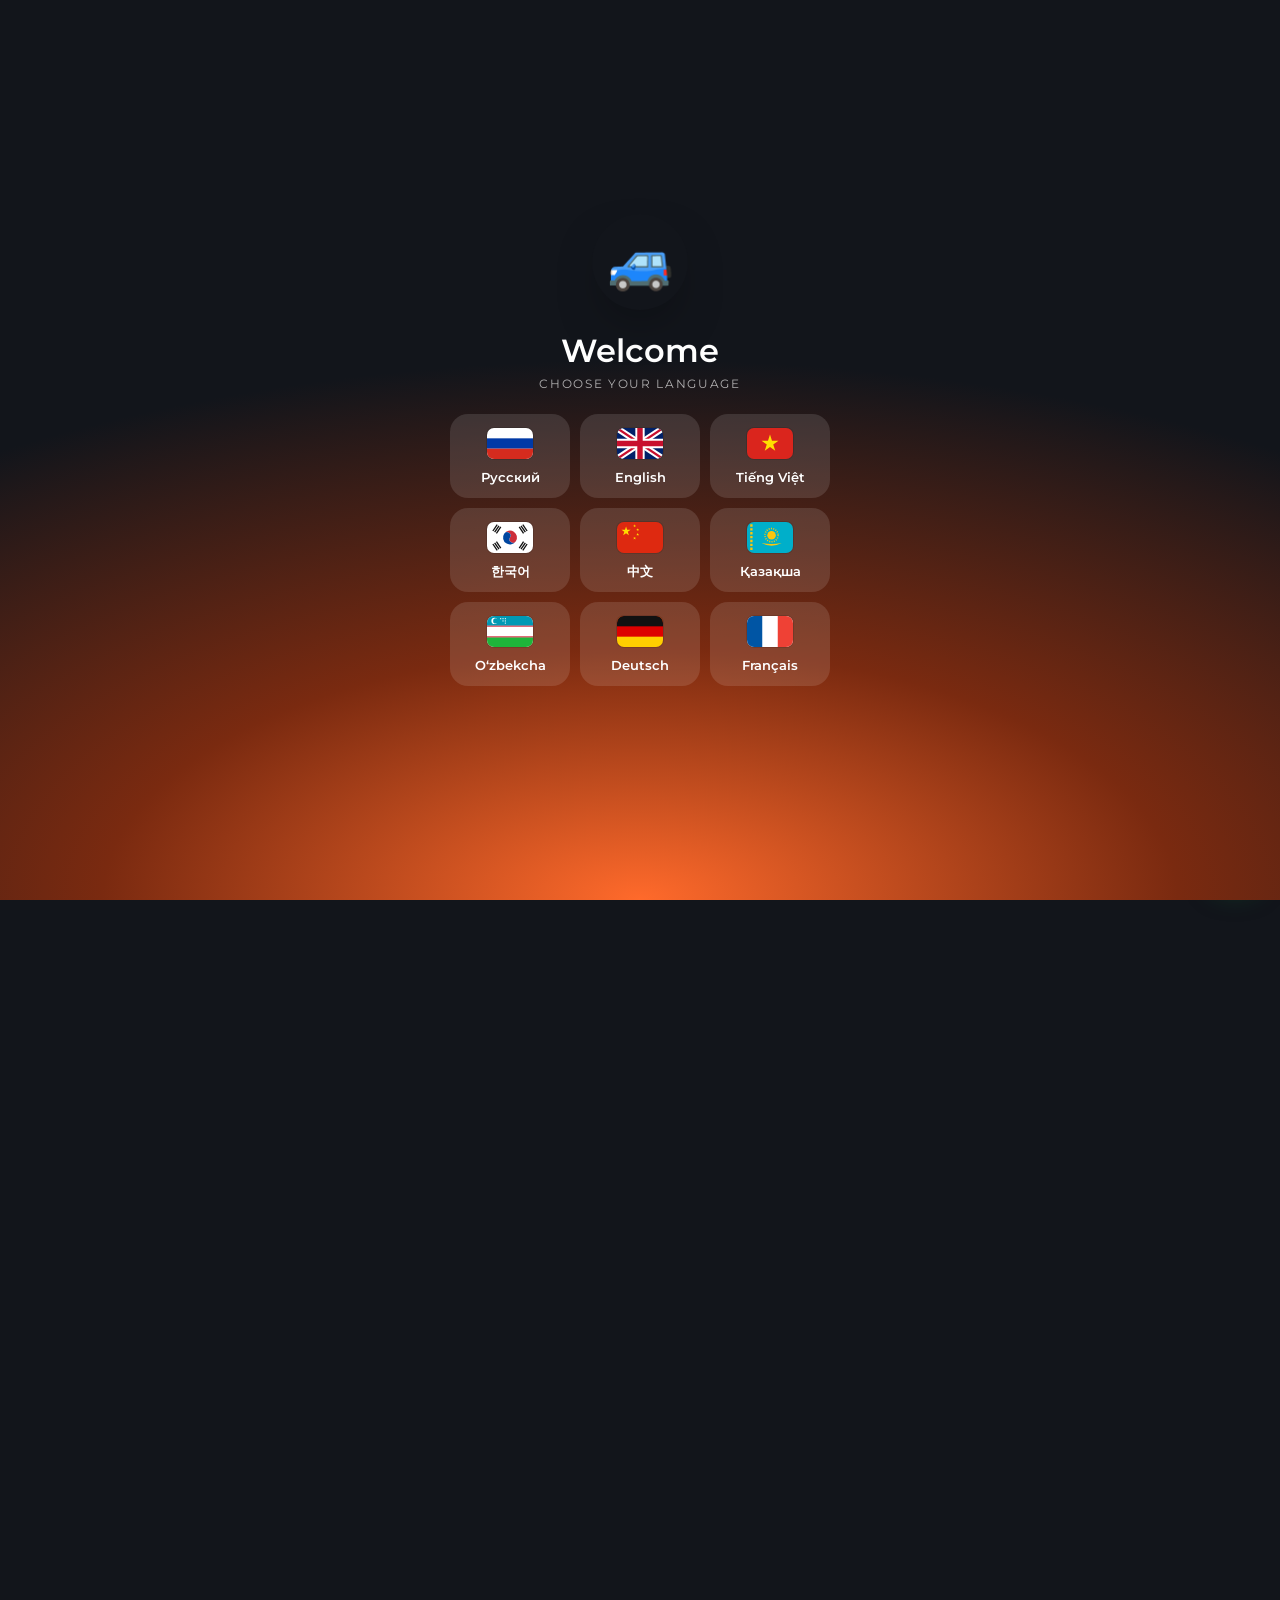
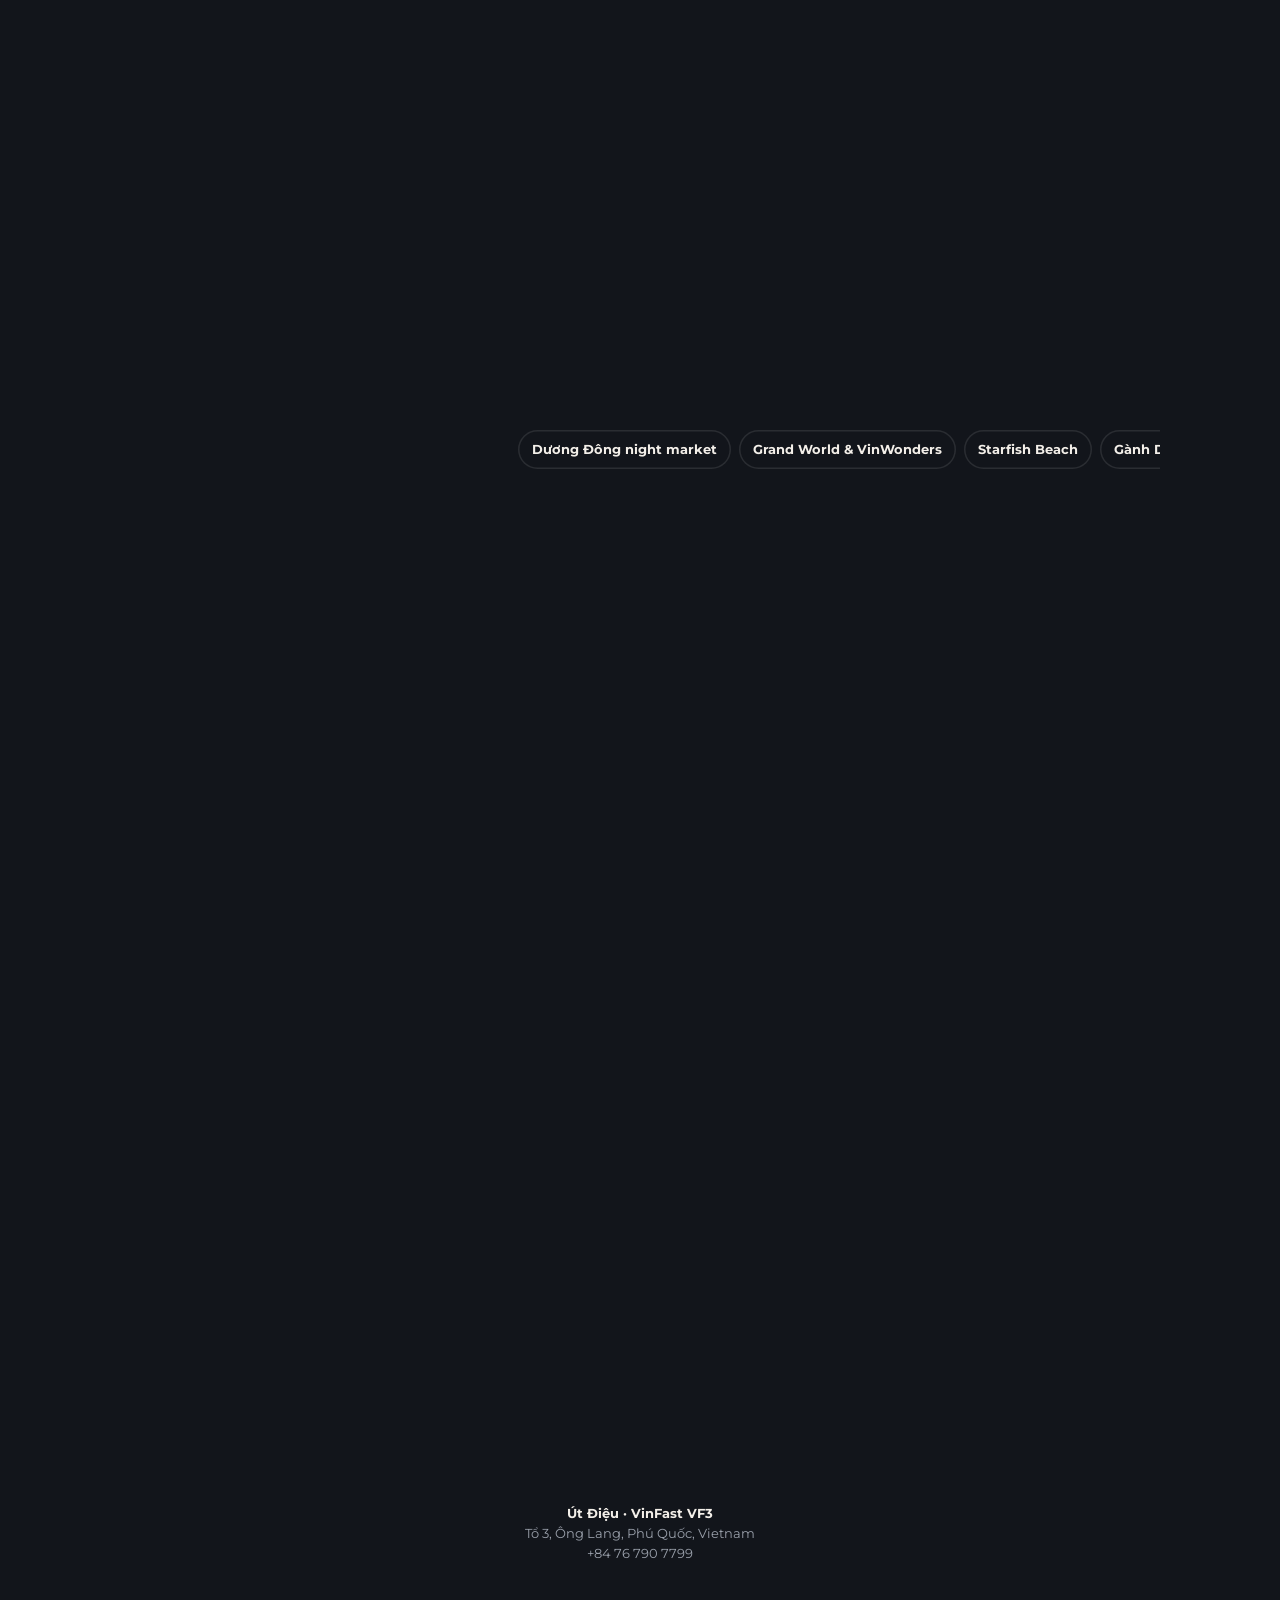
==== commit 5e6d5d71: "Car page: real VF3 photos (Wikimedia Commons, credited) Co-Authored-By: Claude Fable 5.2 <noreply@an" ====
--- a/car/index.html
+++ b/car/index.html
@@ -39,6 +39,14 @@
 .fact{background:var(--card);border-radius:22px;padding:20px 16px;box-shadow:inset 0 0 0 1px var(--line)}
 .fact b{display:block;font-size:30px;font-weight:900;color:var(--acc);line-height:1.1}
 .fact span{font-size:13px;color:var(--muted);font-weight:600}
+/* photos */
+.shots{display:flex;gap:12px;overflow-x:auto;scroll-snap-type:x mandatory;margin:22px -20px 0;padding:0 20px 6px;scrollbar-width:none}
+.shots::-webkit-scrollbar{display:none}
+.shots img{flex:none;height:230px;width:auto;aspect-ratio:4/3;object-fit:cover;border-radius:22px;scroll-snap-align:center;background:var(--card)}
+.shots img.in-car{aspect-ratio:16/10;object-position:50% 100%}
+@media(min-width:900px){.shots{display:grid;grid-template-columns:repeat(4,1fr);margin:26px 0 0;padding:0;overflow:visible}.shots img,.shots img.in-car{width:100%;height:auto;aspect-ratio:4/3}}
+.credit{font-size:12px;color:var(--muted);margin-top:10px}
+.credit a{text-decoration:underline}
 /* island map */
 .isl{display:grid;gap:18px;margin-top:26px}
 .isl>*{min-width:0}
@@ -114,6 +122,13 @@
       <div class="fact rv d2"><b>~200 km</b><span data-i18n="f3"></span></div>
       <div class="fact rv d3"><b>3.2 m</b><span data-i18n="f4"></span></div>
     </div>
+    <div class="shots rv">
+      <img src="../assets/img/vf3-1.jpg" alt="VinFast VF3 — front" loading="lazy" width="1280" height="960">
+      <img src="../assets/img/vf3-4.jpg" alt="VinFast VF3 — side" loading="lazy" width="1280" height="964">
+      <img class="in-car" src="../assets/img/vf3-3.jpg" alt="VinFast VF3 — interior" loading="lazy" width="1280" height="960">
+      <img src="../assets/img/vf3-2.jpg" alt="VinFast VF3 — rear" loading="lazy" width="1280" height="960">
+    </div>
+    <p class="credit rv"><span data-i18n="shot_note"></span> Photos: Ethan Llamas (<a href="https://creativecommons.org/licenses/by-sa/4.0/" target="_blank" rel="noopener">CC BY-SA 4.0</a>), Elmschrat (CC0) · <a href="https://commons.wikimedia.org/wiki/Category:VinFast_VF_3" target="_blank" rel="noopener">Wikimedia Commons</a></p>
   </div>
 </section>
 
@@ -181,6 +196,7 @@
  gateLogo:'<div class="gate-logo">🚙</div>',
  audio:{drone:[98,146.83],scale:[196,220,293.66,329.63,392,440],gap:[1100,2600]},
  dict:{
+  shot_note:['Реальные фото модели VF3. Цвет автомобиля может отличаться.','Real photos of the VF3. Your car’s colour may differ.','Ảnh thực tế của VF3. Màu xe có thể khác.','실제 VF3 사진입니다. 차량 색상은 다를 수 있습니다.','VF3 实拍照片，车辆颜色可能不同。'],
   title:['Аренда VinFast VF3 на Фукоке — без водителя','VinFast VF3 self-drive rental — Phú Quốc','Thuê xe tự lái VinFast VF3 — Phú Quốc','푸꾸옥 VinFast VF3 셀프 드라이브 렌트','富国岛 VinFast VF3 自驾租车'],
   hero_h:['Весь Фукок — <em>за вашим рулём</em>','All of Phú Quốc — <em>you drive</em>','Cả Phú Quốc — <em>bạn cầm lái</em>','푸꾸옥 전체를 — <em>직접 운전으로</em>','整个富国岛 — <em>由你驾驶</em>'],
   hero_p:['Электромобиль VinFast VF3 без водителя. Пляжи, рынки и закаты в своём ритме.','A self-drive VinFast VF3 electric car. Beaches, markets and sunsets at your own pace.','Xe điện VinFast VF3 tự lái. Bãi biển, chợ đêm và hoàng hôn theo nhịp của bạn.','VinFast VF3 전기차 셀프 드라이브. 해변과 시장, 노을을 내 속도로.','VinFast VF3 电动车自驾。按自己的节奏去海滩、夜市和看日落。'],
@@ -202,6 +218,7 @@
   plan_note:['Цену, условия и наличие машины на ваши даты подтвердим в чате.','We will confirm the price, conditions and availability in the chat.','Chúng tôi sẽ xác nhận giá, điều kiện và xe trống qua tin nhắn.','가격, 조건, 예약 가능 여부를 채팅으로 안내해 드려요.','价格、条件及车辆是否可租，我们会在聊天中确认。'],
  },
  extra:{
+  shot_note:['VF3 үлгісінің нақты фотолары. Көлік түсі өзгеше болуы мүмкін.','VF3 ning haqiqiy suratlari. Mashina rangi boshqacha bo‘lishi mumkin.','Echte Fotos des VF3. Die Wagenfarbe kann abweichen.','Photos réelles du VF3. La couleur peut varier.'],
   title:['Фукуокта VinFast VF3 жалға алу — жүргізушісіз','Fukuokda VinFast VF3 ijarasi — haydovchisiz','VinFast VF3 mieten auf Phú Quốc — Selbstfahrer','Location VinFast VF3 à Phú Quốc — sans chauffeur'],
   hero_h:['Бүкіл Фукуок — <em>рөл сізде</em>','Butun Fukuok — <em>rul sizda</em>','Ganz Phú Quốc — <em>Sie fahren</em>','Tout Phú Quốc — <em>au volant</em>'],
   hero_p:['Жүргізушісіз VinFast VF3 электромобилі. Жағажайлар, базарлар мен күн батуы — өз ырғағыңызда.','Haydovchisiz VinFast VF3 elektromobili. Plyajlar, bozorlar va quyosh botishi — o‘z ritmingizda.','VinFast VF3 Elektroauto zum Selbstfahren. Strände, Märkte und Sonnenuntergänge im eigenen Tempo.','Une VinFast VF3 électrique sans chauffeur. Plages, marchés et couchers de soleil à votre rythme.'],
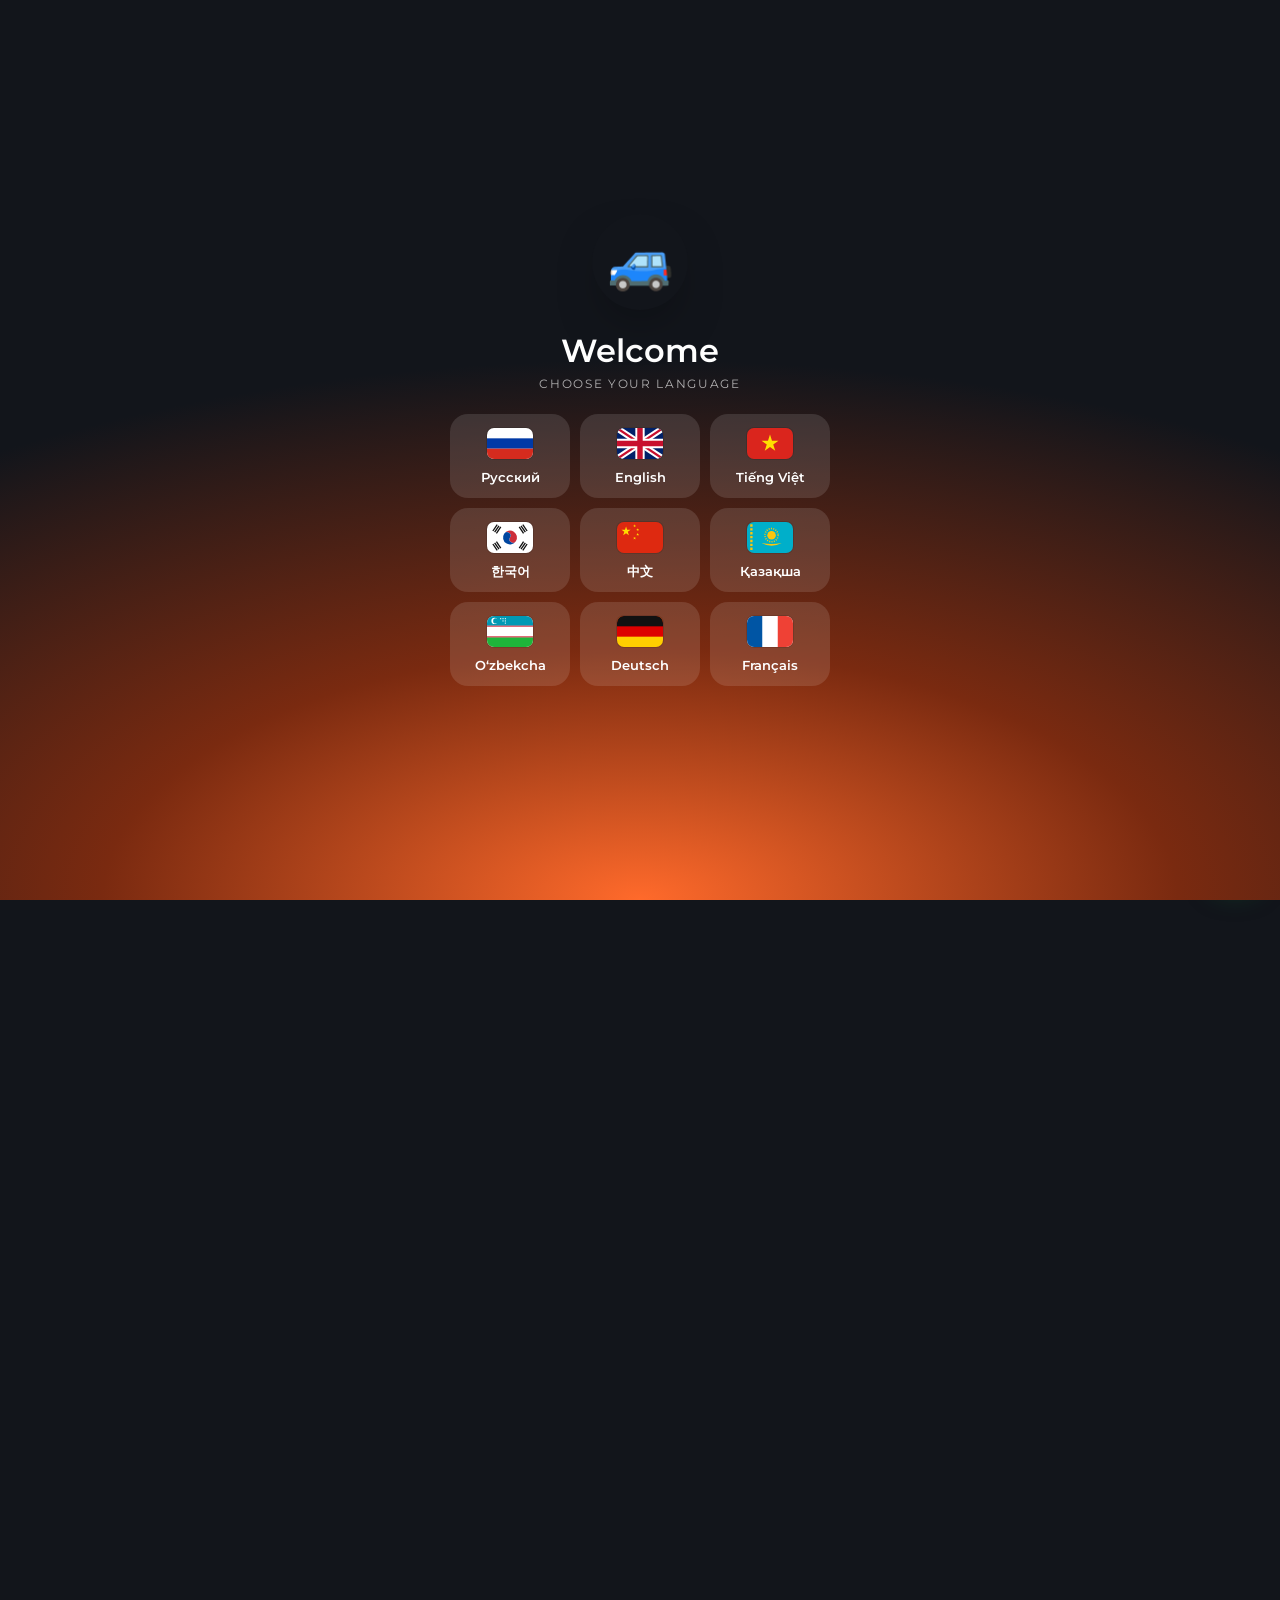
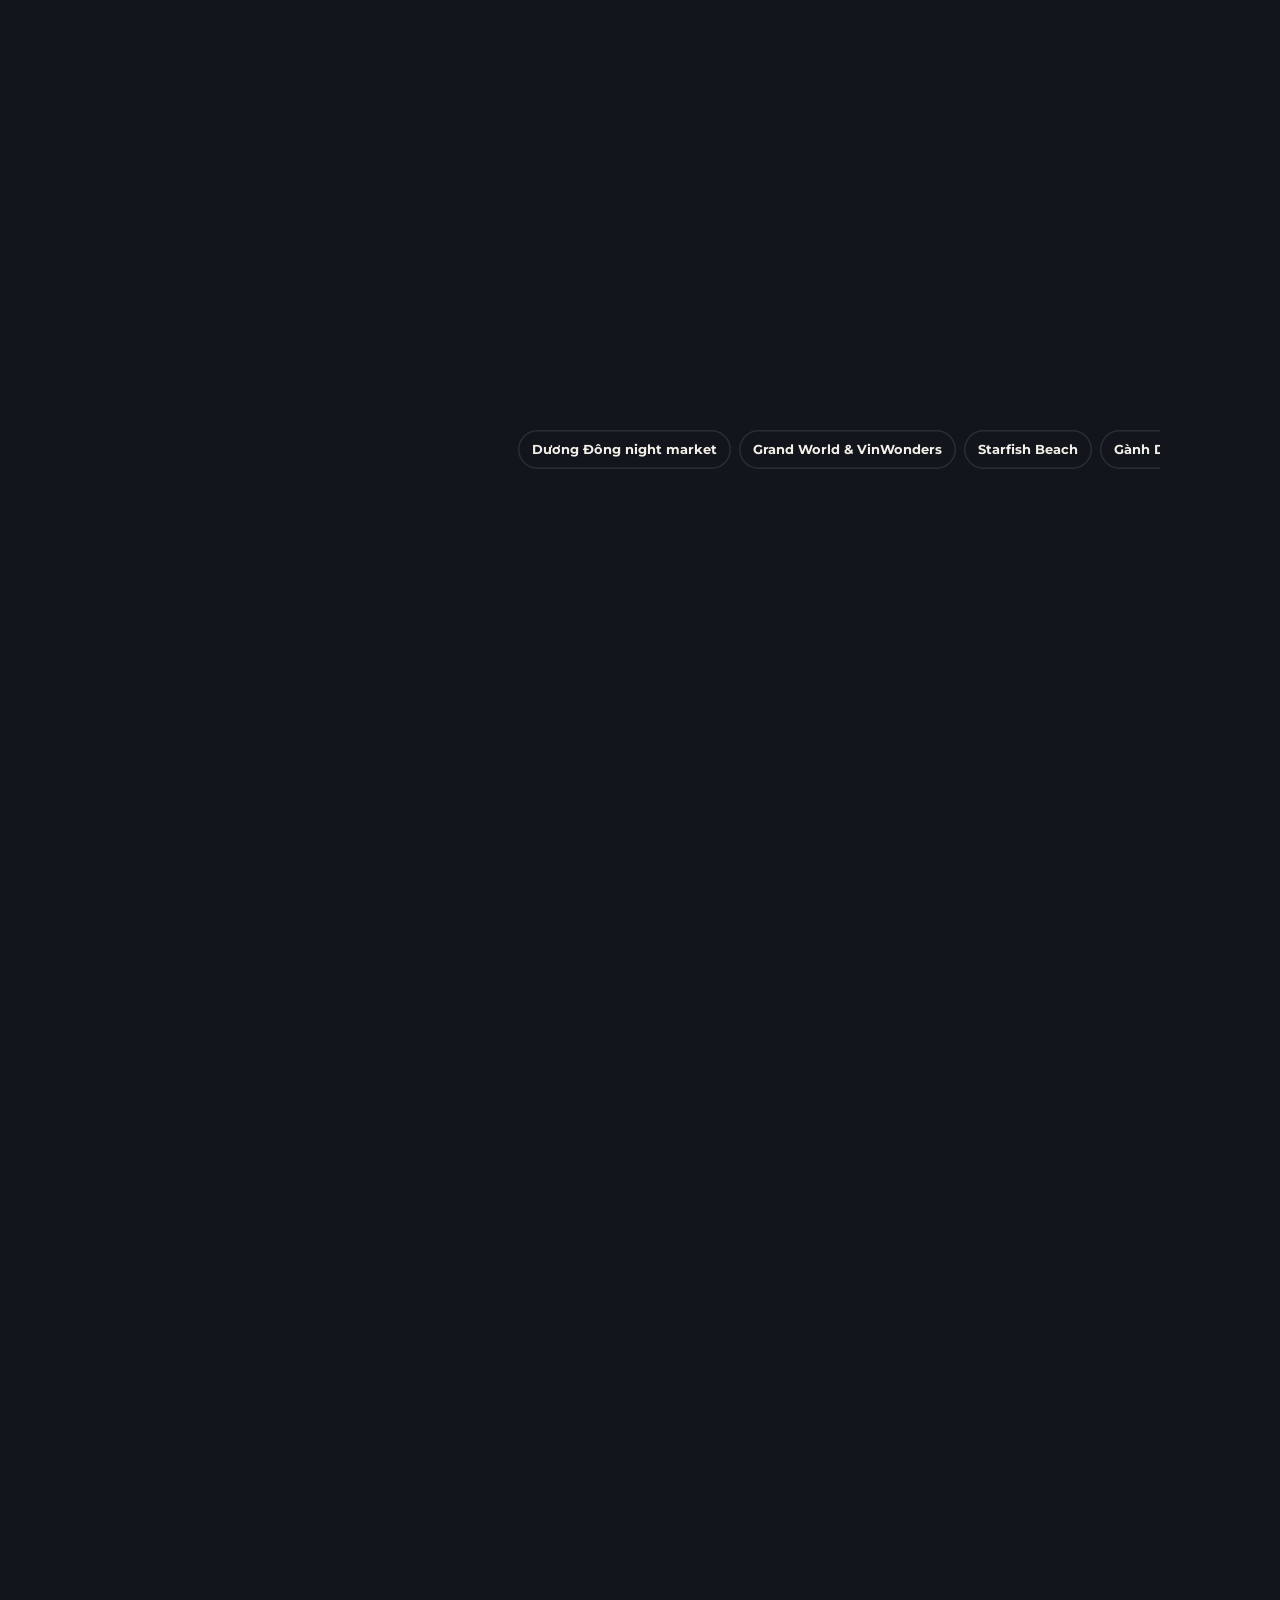
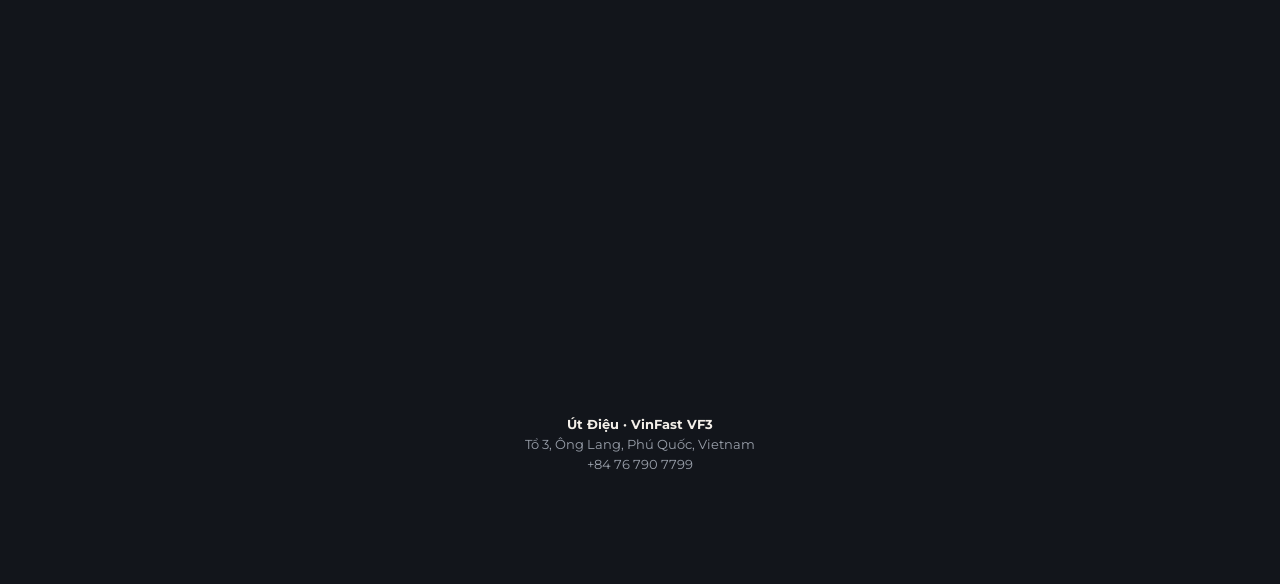
==== commit 5e403b87: "Reviews from Google Maps, rating badge, opening hours, exact Maps link Co-Authored-By: Claude Fable " ====
--- a/car/index.html
+++ b/car/index.html
@@ -9,7 +9,7 @@
 <link rel="icon" href="../assets/img/logo.jpg">
 <link rel="preconnect" href="https://fonts.googleapis.com"><link rel="preconnect" href="https://fonts.gstatic.com" crossorigin>
 <link href="https://fonts.googleapis.com/css2?family=Montserrat:wght@400;600;800;900&display=swap" rel="stylesheet">
-<link rel="stylesheet" href="../assets/shared.css">
+<link rel="stylesheet" href="../assets/shared.css?v=3">
 <style>
 :root{--bg:#12151b;--ink:#f3efe9;--muted:#9aa0ab;--acc:#ff6a2b;--acc-ink:#fff;--card:#1c2029;--line:rgba(255,255,255,.1);--hdr:rgba(18,21,27,.85);
 --gate:radial-gradient(120% 80% at 50% 100%,#ff6a2b 0%,#7a2a10 35%,#12151b 75%);--gate-ink:#fff;--gate-card:rgba(255,255,255,.12);
@@ -153,6 +153,8 @@
   </div>
 </section>
 
+<section id="reviews" style="padding-top:20px"></section>
+
 <section id="plan" style="padding-top:10px">
   <div class="w">
     <div class="kick rv" data-i18n="plan_k"></div>
@@ -195,6 +197,10 @@
  id:'car', root:'../', hello:"Hello! I'd like to rent a VinFast VF3. What are the price and conditions?",
  gateLogo:'<div class="gate-logo">🚙</div>',
  audio:{drone:[98,146.83],scale:[196,220,293.66,329.63,392,440],gap:[1100,2600]},
+ reviews:[
+  {n:'Елена Л.',l:'ru',t:'Арендовали электрокар VF3 в данной компании. … порадовал своей мобильностью, габаритами, ёмкостью батареи (хватало на весь день), наличием кондиционера.'},
+  {n:'Afnan A.',l:'en',t:'Was super easy to rent a car from them the process was smooth and easy and prices were pretty good for the area.'}
+ ],
  dict:{
   shot_note:['Реальные фото модели VF3. Цвет автомобиля может отличаться.','Real photos of the VF3. Your car’s colour may differ.','Ảnh thực tế của VF3. Màu xe có thể khác.','실제 VF3 사진입니다. 차량 색상은 다를 수 있습니다.','VF3 实拍照片，车辆颜色可能不同。'],
   title:['Аренда VinFast VF3 на Фукоке — без водителя','VinFast VF3 self-drive rental — Phú Quốc','Thuê xe tự lái VinFast VF3 — Phú Quốc','푸꾸옥 VinFast VF3 셀프 드라이브 렌트','富国岛 VinFast VF3 自驾租车'],
@@ -258,6 +264,6 @@
   if(e.target.id==='plus'){days=Math.min(30,days+1);render();} if(e.target.id==='minus'){days=Math.max(1,days-1);render();} });
 $('#date').min=new Date().toISOString().slice(0,10); $('#date').addEventListener('change',render);
 </script>
-<script src="../assets/shared.js"></script>
+<script src="../assets/shared.js?v=3"></script>
 </body>
 </html>
--- a/assets/shared.css
+++ b/assets/shared.css
@@ -85,6 +85,21 @@
 .x-car{background:linear-gradient(135deg,#1a1d24,#2d1b12);color:#fff}
 .x-car b{color:#ff7a3d;text-transform:uppercase;letter-spacing:.02em}
 
+/* reviews */
+.rev-top{display:inline-flex;align-items:center;gap:14px;margin-top:12px}
+.rev-top b{font-family:var(--fd);font-size:clamp(54px,14vw,76px);line-height:1}
+.rev-top i,.rev-s{font-style:normal;color:#f5b301;letter-spacing:2px}
+.rev-top i{display:block;font-size:20px}
+.rev-top small{display:block;font-size:13px;color:var(--muted);text-decoration:underline;text-underline-offset:3px}
+.rev-track{display:flex;gap:12px;overflow-x:auto;scroll-snap-type:x mandatory;padding:22px 20px 8px;scrollbar-width:none;max-width:1080px;margin:0 auto}
+.rev-track::-webkit-scrollbar{display:none}
+.rev{flex:none;width:min(82vw,340px);margin:0;padding:20px;border-radius:24px;background:var(--card);box-shadow:inset 0 0 0 1px var(--line);scroll-snap-align:center;display:flex;flex-direction:column;gap:12px}
+.rev blockquote{margin:0;font-size:15px;line-height:1.5}
+.rev figcaption{margin-top:auto;display:flex;justify-content:space-between;align-items:center;font-size:13px}
+.rev figcaption span{color:var(--muted)}
+.rev-all{margin-top:14px}
+.rate-pill{display:inline-flex;align-items:center;gap:6px;margin-top:16px;padding:8px 14px;border-radius:99px;background:rgba(0,0,0,.38);backdrop-filter:blur(6px);-webkit-backdrop-filter:blur(6px);color:#fff;font-size:13px;font-weight:700}
+.rate-pill i{font-style:normal;color:#f5b301}
 footer{padding:36px 0 110px;font-size:13px;color:var(--muted);text-align:center}
 footer b{color:var(--ink)}
 @media(prefers-reduced-motion:reduce){*{animation:none!important;transition:none!important}.rv{opacity:1;transform:none}}
